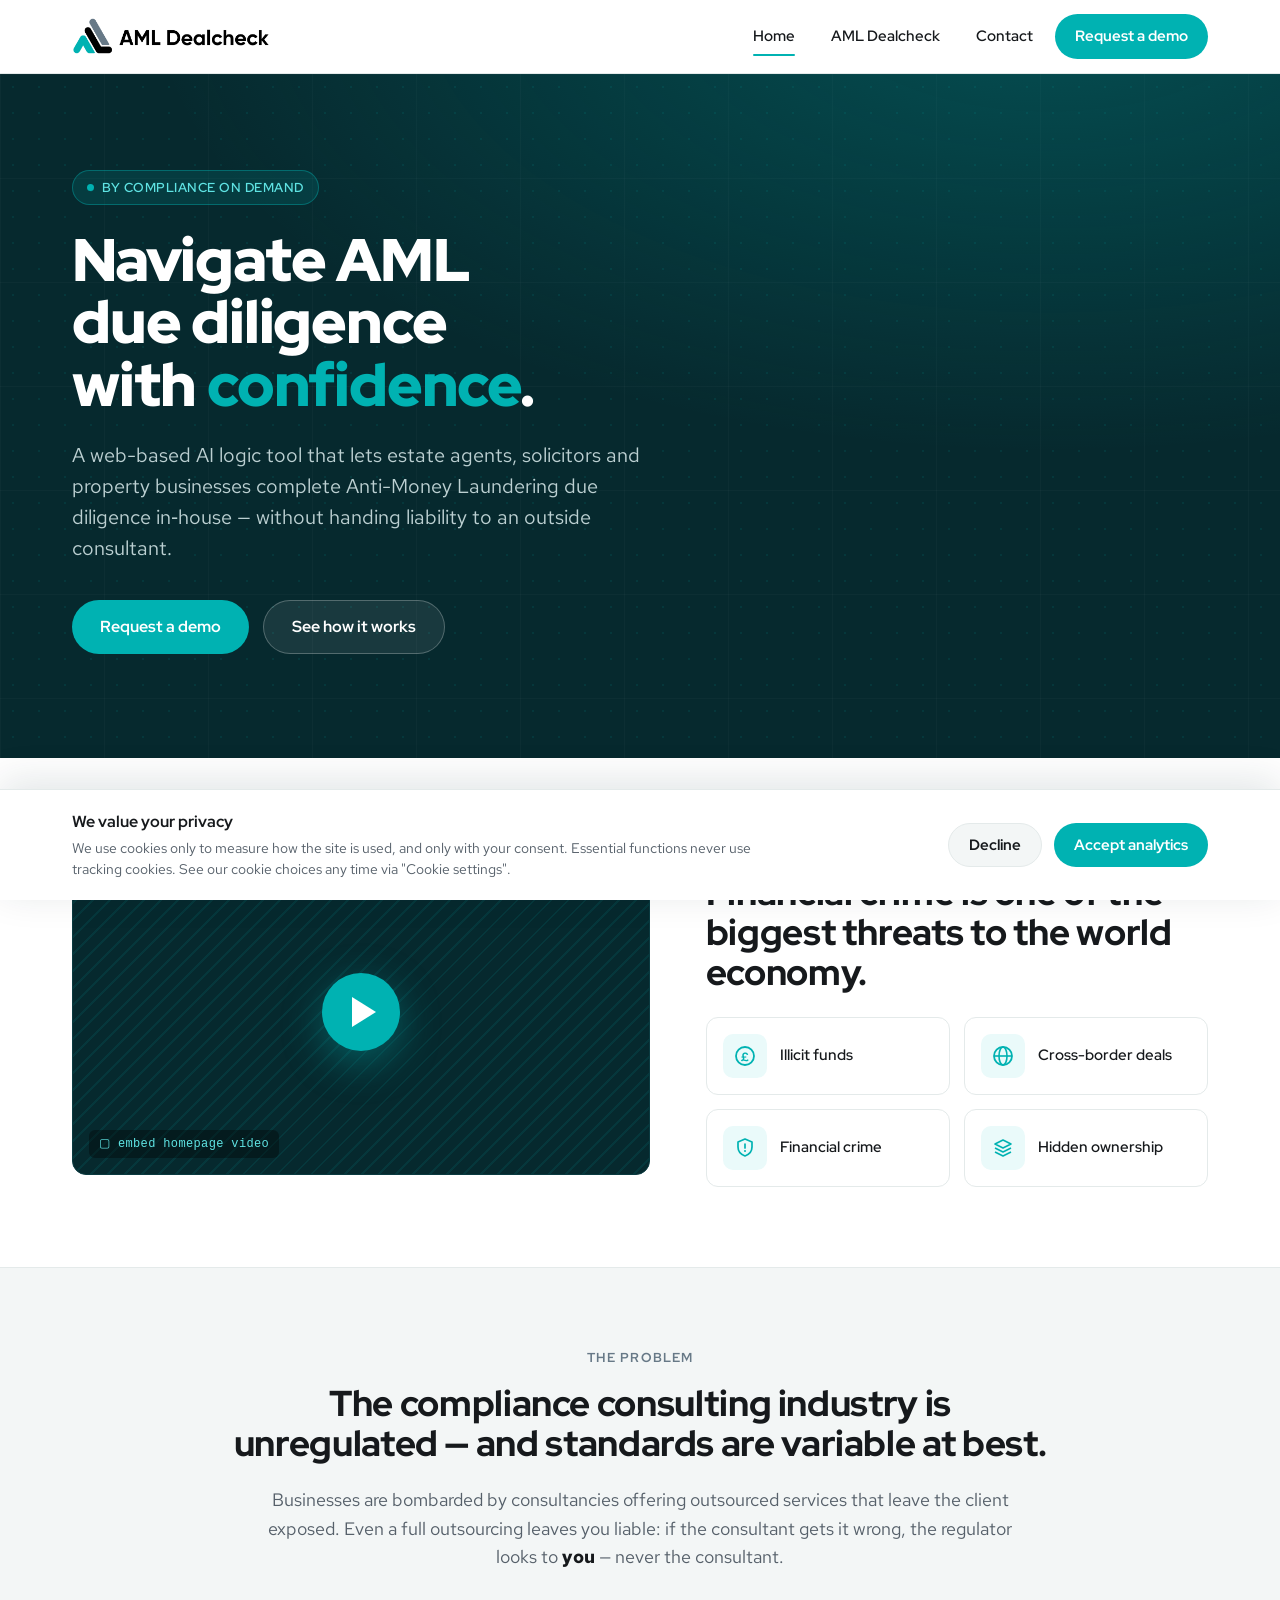
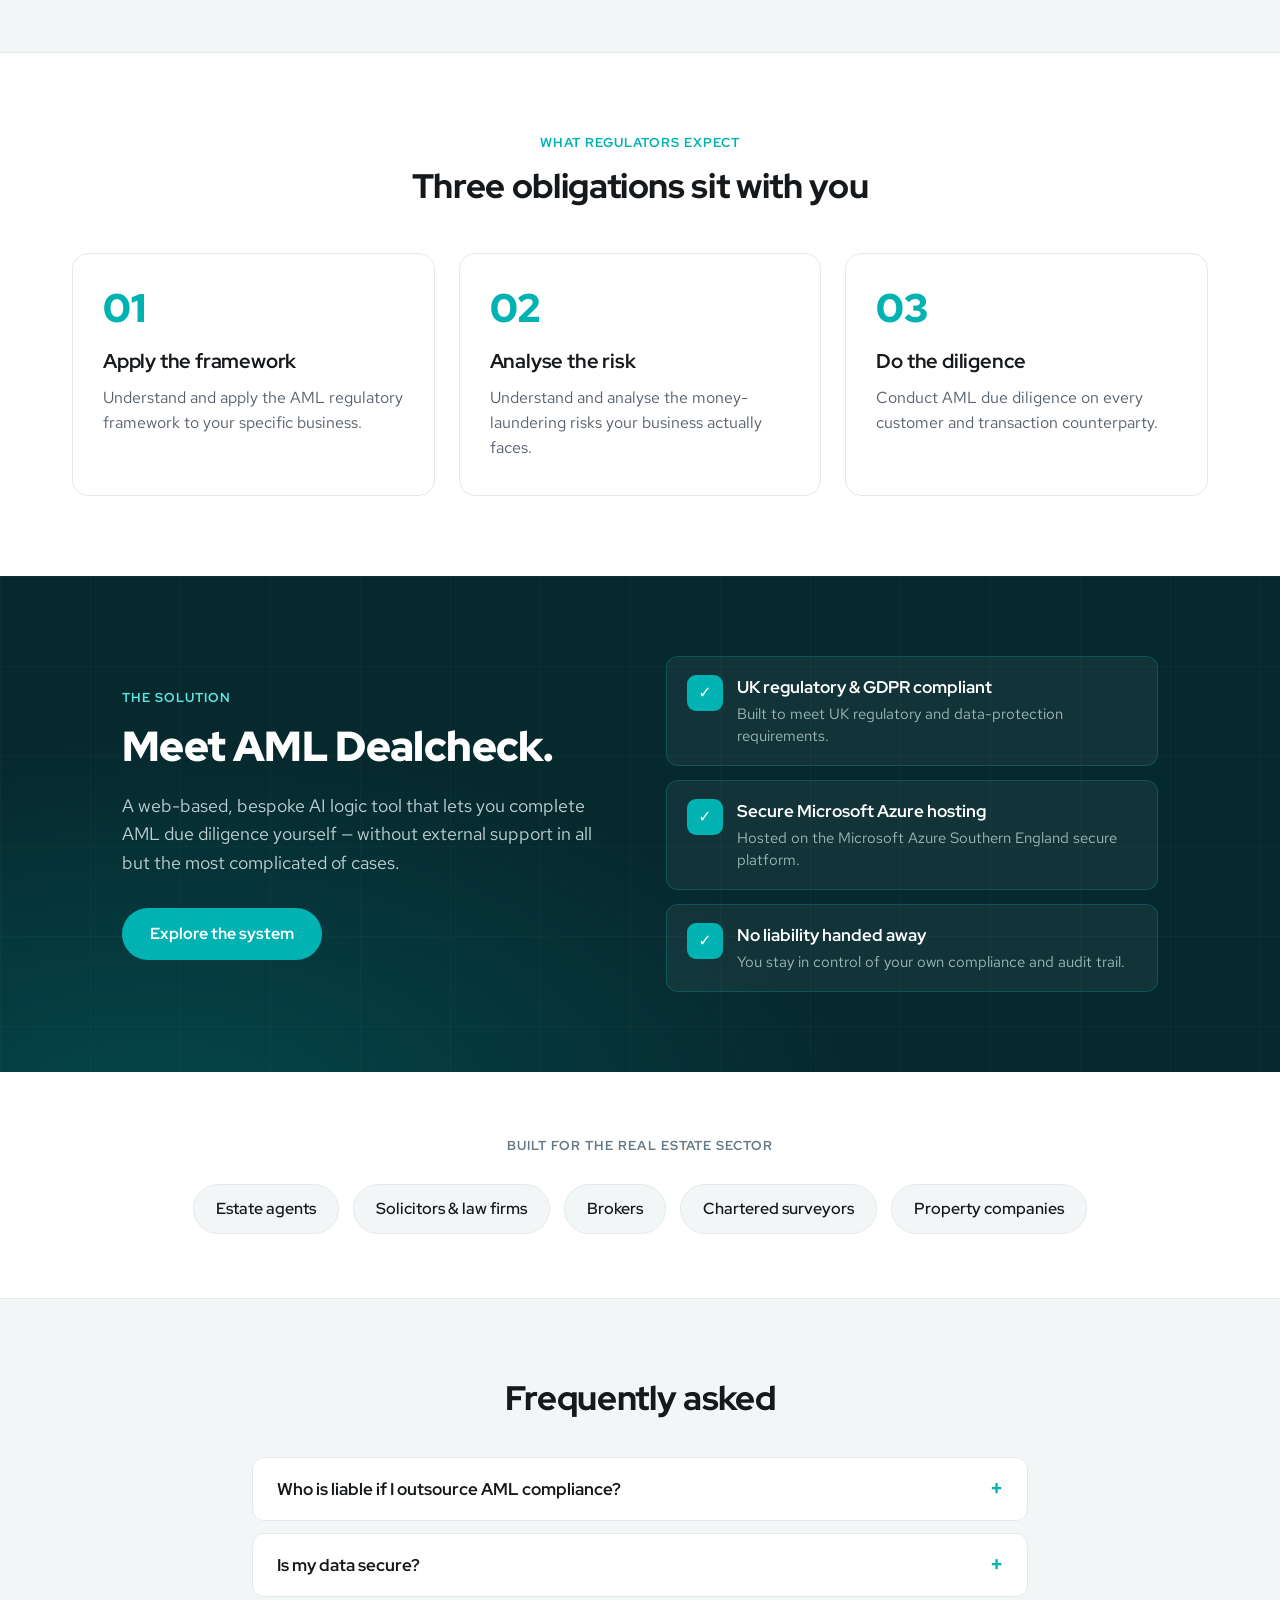
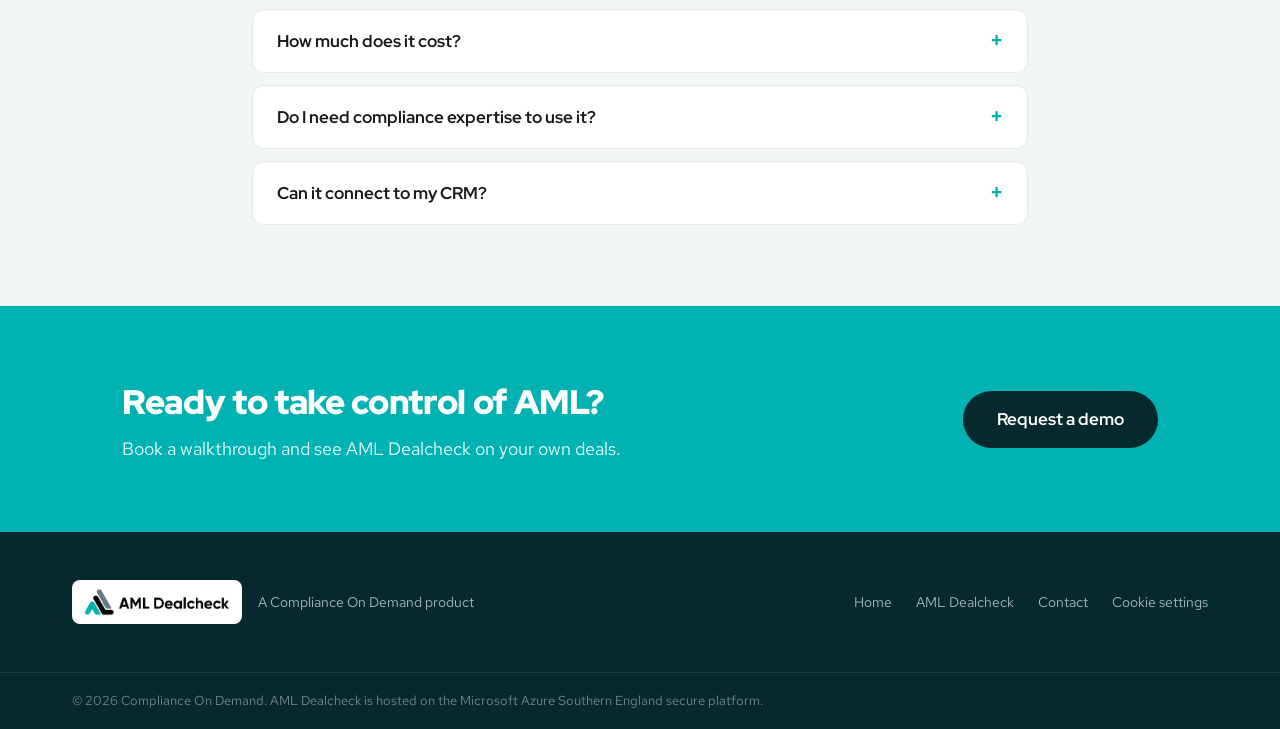
==== index.html @ 445bbb1c "Add files via upload Initial load" ====
<!DOCTYPE html>
<html lang="en-GB">
<head>
<meta charset="utf-8">
<meta name="viewport" content="width=device-width, initial-scale=1">
<title>AML Dealcheck — AML due diligence, in your hands | Compliance On Demand</title>
<meta name="description" content="A web-based AI logic tool that lets estate agents, solicitors and property businesses complete Anti-Money Laundering due diligence in-house — without handing liability to an outside consultant.">
<link rel="icon" href="assets/favicon.svg">
<link rel="stylesheet" href="css/styles.css">
</head>
<body data-page="home">

<!-- ===== NAV (injected by js/components.js) ===== -->
<div id="site-header"></div>

<main>

  <!-- ===== HERO ===== -->
  <section class="dark dark-grid hero">
    <div class="wrap">
      <div class="inner">
        <div class="badge"><span class="dot"></span> By Compliance On Demand</div>
        <h1>Navigate AML due diligence with <span class="accent">confidence</span>.</h1>
        <p>A web-based AI logic tool that lets estate agents, solicitors and property businesses complete Anti-Money Laundering due diligence in&#8209;house — without handing liability to an outside consultant.</p>
        <div class="actions">
          <a class="btn btn-teal btn-md" href="contact.html">Request a demo</a>
          <a class="btn btn-ghost btn-md" href="aml-dealcheck.html">See how it works</a>
        </div>
      </div>
    </div>
  </section>

  <!-- ===== VIDEO + RED FLAGS ===== -->
  <section class="section">
    <div class="wrap grid-2 media">
      <div>
        <div class="video">
          <div class="play"><div class="tri"></div></div>
          <div class="placeholder-tag">▢ embed homepage video</div>
        </div>
      </div>
      <div>
        <div class="eyebrow teal" style="margin-bottom:14px">The red flags we tackle</div>
        <h2 class="h2-lg">Financial crime is one of the biggest threats to the world economy.</h2>
        <div class="flags">
          <div class="flag"><div class="ic"><svg width="24" height="24" viewBox="0 0 24 24" fill="none"><circle cx="12" cy="12" r="9" stroke="#00b2b2" stroke-width="1.8"/><text x="12" y="16.5" font-family="Red Hat Display" font-weight="800" font-size="12" fill="#00b2b2" text-anchor="middle">£</text></svg></div><span>Illicit funds</span></div>
          <div class="flag"><div class="ic"><svg width="24" height="24" viewBox="0 0 24 24" fill="none"><circle cx="12" cy="12" r="9" stroke="#00b2b2" stroke-width="1.8"/><ellipse cx="12" cy="12" rx="4" ry="9" stroke="#00b2b2" stroke-width="1.6"/><line x1="3" y1="12" x2="21" y2="12" stroke="#00b2b2" stroke-width="1.6"/></svg></div><span>Cross-border deals</span></div>
          <div class="flag"><div class="ic"><svg width="24" height="24" viewBox="0 0 24 24" fill="none"><path d="M12 3l7 3v5c0 4.5-3 7.5-7 9-4-1.5-7-4.5-7-9V6l7-3z" stroke="#00b2b2" stroke-width="1.7" stroke-linejoin="round"/><path d="M12 8v4" stroke="#00b2b2" stroke-width="1.7" stroke-linecap="round"/><circle cx="12" cy="15" r="1" fill="#00b2b2"/></svg></div><span>Financial crime</span></div>
          <div class="flag"><div class="ic"><svg width="24" height="24" viewBox="0 0 24 24" fill="none"><path d="M12 4l8 4-8 4-8-4 8-4z" stroke="#00b2b2" stroke-width="1.6" stroke-linejoin="round"/><path d="M4 12l8 4 8-4M4 16l8 4 8-4" stroke="#00b2b2" stroke-width="1.6" stroke-linejoin="round"/></svg></div><span>Hidden ownership</span></div>
        </div>
      </div>
    </div>
  </section>

  <!-- ===== PROBLEM ===== -->
  <section class="bg-mist section">
    <div class="wrap" style="max-width:1000px;text-align:center">
      <div class="eyebrow slate" style="margin-bottom:16px">The problem</div>
      <h2 class="h2-lg" style="text-wrap:balance">The compliance consulting industry is unregulated — and standards are variable at best.</h2>
      <p class="lead" style="margin-top:22px;max-width:760px;margin-left:auto;margin-right:auto">Businesses are bombarded by consultancies offering outsourced services that leave the client exposed. Even a full outsourcing leaves you liable: if the consultant gets it wrong, the regulator looks to <strong style="color:var(--ink)">you</strong> — never the consultant.</p>
    </div>
  </section>

  <!-- ===== WHAT REGULATORS EXPECT ===== -->
  <section class="section">
    <div class="wrap">
      <div style="text-align:center;margin-bottom:48px">
        <div class="eyebrow teal" style="margin-bottom:14px">What regulators expect</div>
        <h2 class="h2-md">Three obligations sit with you</h2>
      </div>
      <div class="grid-3">
        <div class="card"><div class="num">01</div><h3>Apply the framework</h3><p>Understand and apply the AML regulatory framework to your specific business.</p></div>
        <div class="card"><div class="num">02</div><h3>Analyse the risk</h3><p>Understand and analyse the money-laundering risks your business actually faces.</p></div>
        <div class="card"><div class="num">03</div><h3>Do the diligence</h3><p>Conduct AML due diligence on every customer and transaction counterparty.</p></div>
      </div>
    </div>
  </section>

  <!-- ===== SOLUTION ===== -->
  <section class="dark dark-grid-2 section">
    <div class="wrap-narrow grid-2" style="max-width:1100px">
      <div>
        <div class="eyebrow aqua" style="margin-bottom:16px">The solution</div>
        <h2 style="font-weight:900;font-size:42px;line-height:1.1;color:#fff;letter-spacing:-.015em">Meet AML&nbsp;Dealcheck.</h2>
        <p style="color:#bcd0d2;font-size:18px;line-height:1.6;margin-top:22px">A web-based, bespoke AI logic tool that lets you complete AML due diligence yourself — without external support in all but the most complicated of cases.</p>
        <a class="btn btn-teal btn-md" style="margin-top:30px" href="aml-dealcheck.html">Explore the system</a>
      </div>
      <div class="feat-list">
        <div class="feat"><div class="tick">✓</div><div><div class="ft">UK regulatory & GDPR compliant</div><div class="fd">Built to meet UK regulatory and data-protection requirements.</div></div></div>
        <div class="feat"><div class="tick">✓</div><div><div class="ft">Secure Microsoft Azure hosting</div><div class="fd">Hosted on the Microsoft Azure Southern England secure platform.</div></div></div>
        <div class="feat"><div class="tick">✓</div><div><div class="ft">No liability handed away</div><div class="fd">You stay in control of your own compliance and audit trail.</div></div></div>
      </div>
    </div>
  </section>

  <!-- ===== AUDIENCE ===== -->
  <section class="section-tight">
    <div class="wrap" style="text-align:center">
      <div class="eyebrow slate" style="margin-bottom:28px">Built for the real estate sector</div>
      <div class="chips">
        <span class="chip">Estate agents</span>
        <span class="chip">Solicitors &amp; law firms</span>
        <span class="chip">Brokers</span>
        <span class="chip">Chartered surveyors</span>
        <span class="chip">Property companies</span>
      </div>
    </div>
  </section>

  <!-- ===== FAQ ===== -->
  <section class="bg-mist section">
    <div class="wrap" style="max-width:840px">
      <h2 class="h2-md" style="text-align:center;margin-bottom:40px">Frequently asked</h2>
      <div class="faq-list" id="faqList">
        <div class="faq-item"><button class="faq-q"><span>Who is liable if I outsource AML compliance?</span><span class="sign">+</span></button><div class="faq-a"><div class="inner">Even a full outsourcing leaves you liable — if the consultant gets it wrong, the regulator looks to you, not to them. AML Dealcheck keeps the work, and the control, in your hands.</div></div></div>
        <div class="faq-item"><button class="faq-q"><span>Is my data secure?</span><span class="sign">+</span></button><div class="faq-a"><div class="inner">Yes. AML Dealcheck is hosted on the Microsoft Azure Southern England secure platform and built to meet UK regulatory and GDPR requirements.</div></div></div>
        <div class="faq-item"><button class="faq-q"><span>How much does it cost?</span><span class="sign">+</span></button><div class="faq-a"><div class="inner">Packages are priced from £330 per month plus a one-off set-up fee, and include full onboarding and training for your users, administrators and MLRO.</div></div></div>
        <div class="faq-item"><button class="faq-q"><span>Do I need compliance expertise to use it?</span><span class="sign">+</span></button><div class="faq-a"><div class="inner">No. Every screen includes icons that explain terminology and provide guidance, and you receive four weeks of ongoing support after set-up.</div></div></div>
        <div class="faq-item"><button class="faq-q"><span>Can it connect to my CRM?</span><span class="sign">+</span></button><div class="faq-a"><div class="inner">Yes — for a small additional fee, AML Dealcheck integrates with your HubSpot or Salesforce CRM.</div></div></div>
      </div>
    </div>
  </section>

  <!-- ===== CTA ===== -->
  <section class="cta">
    <div class="wrap-narrow row">
      <div>
        <h2>Ready to take control of AML?</h2>
        <p>Book a walkthrough and see AML Dealcheck on your own deals.</p>
      </div>
      <a class="btn btn-dark btn-lg" href="contact.html">Request a demo</a>
    </div>
  </section>

</main>

<!-- ===== FOOTER (injected by js/components.js) ===== -->
<div id="site-footer"></div>

<script src="js/components.js"></script>
<script src="js/consent.js"></script>
<script src="js/app.js"></script>
</body>
</html>
---- css/styles.css ----
/* ===========================================================================
   AML Dealcheck — static site styles
   Self-hosted fonts, no third-party requests. Brand: Compliance On Demand.
   =========================================================================== */

/* ---- Self-hosted fonts (no Google CDN — GDPR clean) ---- */
@font-face{font-family:'Red Hat Display';font-style:normal;font-weight:600;font-display:swap;src:url('../fonts/RedHatDisplay-600.woff2') format('woff2')}
@font-face{font-family:'Red Hat Display';font-style:normal;font-weight:700;font-display:swap;src:url('../fonts/RedHatDisplay-700.woff2') format('woff2')}
@font-face{font-family:'Red Hat Display';font-style:normal;font-weight:800;font-display:swap;src:url('../fonts/RedHatDisplay-800.woff2') format('woff2')}
@font-face{font-family:'Red Hat Display';font-style:normal;font-weight:900;font-display:swap;src:url('../fonts/RedHatDisplay-900.woff2') format('woff2')}
@font-face{font-family:'Red Hat Text';font-style:normal;font-weight:400;font-display:swap;src:url('../fonts/RedHatText-400.woff2') format('woff2')}
@font-face{font-family:'Red Hat Text';font-style:normal;font-weight:500;font-display:swap;src:url('../fonts/RedHatText-500.woff2') format('woff2')}
@font-face{font-family:'Red Hat Text';font-style:normal;font-weight:600;font-display:swap;src:url('../fonts/RedHatText-600.woff2') format('woff2')}
@font-face{font-family:'Red Hat Text';font-style:normal;font-weight:700;font-display:swap;src:url('../fonts/RedHatText-700.woff2') format('woff2')}

:root{
  --teal:#00b2b2; --teal-d:#009a9a; --teal-l:#1ec7c7;
  --petrol:#06292e; --petrol-2:#0a3a40;
  --slate:#677987; --ink:#16191c; --sub:#56606a;
  --mist:#f3f6f6; --line:#e4eaea; --teal-soft:#eafafa; --aqua:#5fe3e3;
  --disp:'Red Hat Display',system-ui,sans-serif;
  --text:'Red Hat Text',system-ui,sans-serif;
  --mono:ui-monospace,'SF Mono',Menlo,monospace;
}

*{box-sizing:border-box;margin:0;padding:0}
html{scroll-behavior:smooth}
body{font-family:var(--text);color:var(--ink);background:#fff;-webkit-font-smoothing:antialiased;line-height:1.5}
img{display:block;max-width:100%}
a{color:inherit;text-decoration:none}
button{font-family:inherit}

.wrap{max-width:1200px;margin:0 auto;padding-left:32px;padding-right:32px}
.wrap-narrow{max-width:1100px;margin:0 auto;padding-left:32px;padding-right:32px}

/* ---- Animations ---- */
@keyframes adcFadeUp{from{opacity:0;transform:translateY(16px)}to{opacity:1;transform:translateY(0)}}
@keyframes adcFade{from{opacity:0}to{opacity:1}}
@keyframes adcPulse{0%,100%{opacity:.5}50%{opacity:1}}
.fade-up{animation:adcFadeUp .35s ease both}

/* =========================== NAV =========================== */
.site-nav{position:sticky;top:0;z-index:50;background:rgba(255,255,255,.94);backdrop-filter:blur(10px);border-bottom:1px solid var(--line)}
.site-nav .row{display:flex;align-items:center;justify-content:space-between;gap:24px;padding-top:14px;padding-bottom:14px}
.brand{display:flex;align-items:center}
.brand img{height:38px;width:auto}
.nav-links{display:flex;align-items:center;gap:8px}
.nav-link{position:relative;font-family:var(--disp);font-weight:600;font-size:15px;color:var(--ink);padding:10px 14px;border-radius:8px;background:none;border:none;cursor:pointer}
.nav-link::after{content:"";position:absolute;left:14px;right:14px;bottom:2px;height:2px;background:var(--teal);border-radius:2px;transform:scaleX(0);transition:transform .2s}
.nav-link:hover::after{transform:scaleX(.5)}
.nav-link.active::after{transform:scaleX(1)}
.nav-toggle{display:none;background:none;border:none;cursor:pointer;flex-direction:column;gap:5px;padding:8px}
.nav-toggle span{width:24px;height:2px;background:var(--ink);border-radius:2px;display:block}

/* =========================== BUTTONS =========================== */
.btn{display:inline-flex;align-items:center;justify-content:center;gap:8px;font-family:var(--disp);font-weight:700;border:none;cursor:pointer;border-radius:999px;transition:background .18s,color .18s;text-align:center}
.btn-teal{background:var(--teal);color:#fff}
.btn-teal:hover{background:var(--teal-l)}
.btn-dark{background:var(--petrol);color:#fff}
.btn-dark:hover{background:var(--petrol-2)}
.btn-ghost{background:rgba(255,255,255,.08);color:#fff;border:1px solid rgba(255,255,255,.25)}
.btn-ghost:hover{background:rgba(255,255,255,.16)}
.btn-sm{padding:11px 20px;font-size:15px}
.btn-md{padding:14px 28px;font-size:16px}
.btn-lg{padding:16px 34px;font-size:17px}
.btn-block{display:flex;width:100%}

/* =========================== TYPE =========================== */
.eyebrow{font-family:var(--disp);font-weight:700;font-size:13px;letter-spacing:.08em;text-transform:uppercase}
.eyebrow.teal{color:var(--teal)}
.eyebrow.aqua{color:var(--aqua)}
.eyebrow.slate{color:var(--slate)}
h1,h2,h3{font-family:var(--disp);letter-spacing:-.01em}
.section{padding-top:80px;padding-bottom:80px}
.section-tight{padding-top:64px;padding-bottom:64px}

/* =========================== SECTIONS / BG =========================== */
.bg-mist{background:var(--mist);border-top:1px solid var(--line);border-bottom:1px solid var(--line)}
.dark{position:relative;overflow:hidden;background-color:var(--petrol)}
.dark-grid{background-image:
  radial-gradient(900px 460px at 82% -12%,rgba(0,178,178,.28),transparent),
  radial-gradient(circle at center,rgba(0,178,178,.10) 1px,transparent 1px),
  linear-gradient(rgba(255,255,255,.025) 1px,transparent 1px),
  linear-gradient(90deg,rgba(255,255,255,.025) 1px,transparent 1px);
  background-size:auto,26px 26px,104px 104px,104px 104px}
.dark-grid-2{background-image:
  radial-gradient(700px 380px at 12% 110%,rgba(0,178,178,.22),transparent),
  linear-gradient(rgba(255,255,255,.022) 1px,transparent 1px),
  linear-gradient(90deg,rgba(255,255,255,.022) 1px,transparent 1px);
  background-size:auto,90px 90px,90px 90px}
.dark-glow{background-image:radial-gradient(700px 380px at 85% 0,rgba(0,178,178,.22),transparent)}

/* =========================== HERO =========================== */
.hero{padding-top:96px;padding-bottom:104px}
.hero .inner{max-width:720px}
.badge{display:inline-flex;align-items:center;gap:8px;background:rgba(0,178,178,.14);border:1px solid rgba(0,178,178,.4);color:var(--aqua);font-family:var(--disp);font-weight:600;font-size:13px;letter-spacing:.04em;text-transform:uppercase;padding:7px 14px;border-radius:999px;margin-bottom:24px}
.badge .dot{width:7px;height:7px;border-radius:50%;background:var(--teal);animation:adcPulse 2s infinite}
.hero h1{font-weight:900;color:#fff;font-size:60px;line-height:1.04;letter-spacing:-.02em;text-wrap:balance}
.hero h1 .accent{color:var(--teal)}
.hero p{color:#bcd0d2;font-size:20px;line-height:1.55;margin-top:24px;max-width:600px}
.hero .actions{display:flex;gap:14px;margin-top:36px;flex-wrap:wrap}
.subhero{padding-top:80px;padding-bottom:80px}
.subhero h1{font-weight:900;color:#fff;font-size:52px;line-height:1.06;letter-spacing:-.02em;max-width:760px}
.subhero p{color:#bcd0d2;font-size:19px;line-height:1.55;margin-top:22px;max-width:660px}

/* =========================== GRIDS =========================== */
.grid-2{display:grid;grid-template-columns:1fr 1fr;gap:52px;align-items:center}
.grid-2.media{grid-template-columns:1.15fr 1fr;gap:56px}
.grid-3{display:grid;grid-template-columns:repeat(3,1fr);gap:24px}

/* =========================== MEDIA / VIDEO =========================== */
.video{aspect-ratio:16/9;border-radius:14px;overflow:hidden;background-color:var(--petrol);border:1px solid var(--petrol-2);display:flex;align-items:center;justify-content:center;position:relative;background-image:repeating-linear-gradient(135deg,rgba(0,178,178,.10) 0,rgba(0,178,178,.10) 2px,transparent 2px,transparent 12px)}
.video .play{width:78px;height:78px;border-radius:50%;background:var(--teal);display:flex;align-items:center;justify-content:center;box-shadow:0 12px 40px rgba(0,178,178,.4);cursor:pointer;transition:transform .2s}
.video .play:hover{transform:scale(1.06)}
.video .play .tri{width:0;height:0;border-left:24px solid #fff;border-top:15px solid transparent;border-bottom:15px solid transparent;margin-left:6px}
.placeholder-tag{position:absolute;bottom:16px;left:16px;font-family:var(--mono);font-size:12px;color:var(--aqua);background:rgba(0,0,0,.35);padding:5px 10px;border-radius:6px;letter-spacing:.03em}

.h2-lg{font-weight:800;font-size:36px;line-height:1.12}
.h2-md{font-weight:800;font-size:34px;line-height:1.14}
.h2-sm{font-weight:800;font-size:32px}
.lead{color:var(--sub);font-size:18px;line-height:1.6}

/* red-flag tiles */
.flags{display:grid;grid-template-columns:1fr 1fr;gap:14px;margin-top:24px}
.flag{display:flex;align-items:center;gap:13px;padding:16px;border:1px solid var(--line);border-radius:12px}
.flag .ic{flex:none;width:44px;height:44px;border-radius:10px;background:var(--teal-soft);display:flex;align-items:center;justify-content:center}
.flag span{font-family:var(--disp);font-weight:600;font-size:15px}

/* =========================== CARDS =========================== */
.card{background:#fff;border:1px solid var(--line);border-radius:16px;padding:34px 30px;transition:border-color .18s}
.card:hover{border-color:var(--teal)}
.card .num{font-family:var(--disp);font-weight:900;font-size:40px;color:var(--teal);line-height:1;margin-bottom:18px}
.card h3{font-weight:700;font-size:20px;margin-bottom:10px}
.card p{color:var(--sub);font-size:16px;line-height:1.55}
.minicard{background:#fff;border:1px solid var(--line);border-radius:14px;padding:28px}
.minicard .t{font-family:var(--disp);font-weight:800;font-size:18px;color:var(--teal);margin-bottom:10px}
.minicard p{color:var(--sub);font-size:15.5px;line-height:1.5}

/* solution feature rows */
.feat-list{display:flex;flex-direction:column;gap:14px}
.feat{display:flex;gap:14px;align-items:flex-start;background:rgba(255,255,255,.05);border:1px solid rgba(0,178,178,.25);border-radius:12px;padding:18px 20px}
.feat .tick{flex:none;width:36px;height:36px;border-radius:9px;background:var(--teal);display:flex;align-items:center;justify-content:center;color:#fff;font-family:var(--disp);font-weight:800}
.feat .ft{font-family:var(--disp);font-weight:700;color:#fff;font-size:17px}
.feat .fd{color:#9fb6b8;font-size:14.5px;margin-top:3px}

/* =========================== AUDIENCE CHIPS =========================== */
.chips{display:flex;flex-wrap:wrap;gap:14px;justify-content:center}
.chip{font-family:var(--disp);font-weight:600;font-size:16px;color:var(--ink);background:var(--mist);border:1px solid var(--line);padding:12px 22px;border-radius:999px}

/* =========================== FAQ =========================== */
.faq-list{display:flex;flex-direction:column;gap:12px}
.faq-item{background:#fff;border:1px solid var(--line);border-radius:12px;overflow:hidden}
.faq-q{width:100%;background:none;border:none;cursor:pointer;display:flex;align-items:center;justify-content:space-between;gap:16px;padding:20px 24px;text-align:left}
.faq-q span{font-family:var(--disp);font-weight:700;font-size:17px;color:var(--ink)}
.faq-q .sign{flex:none;font-family:var(--disp);font-weight:800;font-size:22px;color:var(--teal);line-height:1;transition:transform .2s}
.faq-item.open .faq-q .sign{transform:rotate(45deg)}
.faq-a{max-height:0;overflow:hidden;transition:max-height .3s ease}
.faq-a .inner{padding:0 24px 22px;color:var(--sub);font-size:16px;line-height:1.6}

/* =========================== CTA BAND =========================== */
.cta{background:var(--teal)}
.cta .row{display:flex;align-items:center;justify-content:space-between;gap:32px;flex-wrap:wrap;padding-top:70px;padding-bottom:70px}
.cta h2{font-weight:900;font-size:34px;color:#fff}
.cta p{color:#dffafa;font-size:18px;margin-top:8px}
.cta.center{text-align:center}
.cta.center .row{justify-content:center;flex-direction:column}

/* =========================== PRICING =========================== */
.price-card{background:var(--petrol);border-radius:18px;padding:40px;color:#fff;background-image:radial-gradient(500px 300px at 100% 0,rgba(0,178,178,.25),transparent)}
.price-card .from{font-family:var(--disp);font-weight:600;font-size:14px;color:#9fb6b8;text-transform:uppercase;letter-spacing:.06em}
.price-card .amt{display:flex;align-items:baseline;gap:6px;margin:10px 0 6px}
.price-card .amt b{font-family:var(--disp);font-weight:900;font-size:64px;line-height:1;color:#fff}
.price-card .amt i{font-family:var(--disp);font-weight:600;font-size:20px;color:#bcd0d2;font-style:normal}
.price-card .note{color:#9fb6b8;font-size:15px;margin-bottom:24px}
.price-card hr{border:none;height:1px;background:rgba(255,255,255,.12);margin-bottom:22px}
.price-card .plist{display:flex;flex-direction:column;gap:12px;font-size:15.5px;color:#dbe9ea}
.price-card .plist div{display:flex;gap:10px}
.price-card .plist b{color:var(--teal);font-weight:800}

.checks{list-style:none;display:flex;flex-direction:column;gap:12px}
.checks li{display:flex;gap:12px;align-items:flex-start;font-size:16px;color:var(--ink)}
.checks li .c{flex:none;width:22px;height:22px;border-radius:50%;background:var(--teal-soft);color:var(--teal);display:flex;align-items:center;justify-content:center;font-weight:800;font-size:13px}

/* screenshot placeholders */
.shot{border-radius:14px;display:flex;align-items:center;justify-content:center}
.shot-light{aspect-ratio:21/9;background:#fff;border:1px solid #d8e2e2;background-image:repeating-linear-gradient(135deg,rgba(103,121,135,.06) 0,rgba(103,121,135,.06) 2px,transparent 2px,transparent 14px)}
.shot-dark{aspect-ratio:4/3;background:rgba(255,255,255,.05);border:1px solid rgba(0,178,178,.3);background-image:repeating-linear-gradient(135deg,rgba(0,178,178,.08) 0,rgba(0,178,178,.08) 2px,transparent 2px,transparent 14px)}
.shot .tag{font-family:var(--mono);font-size:13px;color:var(--slate);background:#eef3f3;padding:8px 16px;border-radius:8px;border:1px dashed #b9c8c8}
.shot-dark .tag{color:var(--aqua);background:rgba(0,0,0,.3);border:none}

/* =========================== DASHBOARD STEPPER =========================== */
.stepper{display:flex;gap:8px;flex-wrap:wrap;justify-content:center;margin:36px 0 30px}
.step-chip{display:inline-flex;align-items:center;gap:9px;cursor:pointer;font-family:var(--disp);font-weight:600;font-size:14px;padding:9px 15px 9px 9px;border-radius:999px;transition:all .2s;background:#fff;color:var(--sub);border:1px solid var(--line)}
.step-chip .n{flex:none;width:24px;height:24px;border-radius:50%;display:flex;align-items:center;justify-content:center;font-weight:800;font-size:12px;background:var(--mist);color:var(--slate);transition:all .2s}
.step-chip:hover{border-color:var(--teal)}
.step-chip.active{background:var(--petrol);color:#fff;border-color:var(--petrol)}
.step-chip.active .n{background:var(--teal);color:#fff}
.progress{height:4px;background:#eef3f3;border-radius:4px;overflow:hidden;margin-bottom:34px}
.progress .bar{height:100%;background:var(--teal);border-radius:4px;transition:width .4s ease;width:12.5%}
.panel{display:grid;grid-template-columns:1fr 1fr;border:1px solid var(--line);border-radius:18px;overflow:hidden;min-height:340px}
.panel .left{padding:44px 42px;display:flex;flex-direction:column;justify-content:center}
.panel .right{background:var(--mist);border-left:1px solid var(--line);padding:44px 42px;display:flex;flex-direction:column;justify-content:center}
.panel .badge-n{display:flex;align-items:center;gap:12px;margin-bottom:18px}
.panel .badge-n .sq{width:46px;height:46px;border-radius:12px;background:var(--teal);color:#fff;font-family:var(--disp);font-weight:900;font-size:20px;display:flex;align-items:center;justify-content:center}
.panel .badge-n .of{font-family:var(--mono);font-size:13px;color:var(--slate)}
.panel h3{font-weight:800;font-size:28px;margin-bottom:14px}
.panel .desc{color:var(--sub);font-size:17px;line-height:1.6}
.panel .doc-h{font-family:var(--disp);font-weight:700;font-size:13px;letter-spacing:.06em;text-transform:uppercase;color:var(--slate);margin-bottom:18px}
.docs{display:flex;flex-direction:column;gap:11px}
.doc{display:flex;align-items:center;gap:12px;background:#fff;border:1px solid var(--line);border-radius:10px;padding:13px 16px}
.doc .di{flex:none;width:24px;height:24px;border-radius:6px;background:var(--teal-soft);color:var(--teal);display:flex;align-items:center;justify-content:center;font-weight:800;font-size:13px}
.doc span{font-family:var(--disp);font-weight:600;font-size:15px;color:var(--ink)}

/* =========================== CONTACT FORM =========================== */
.form-card{background:#fff;border:1px solid var(--line);border-radius:18px;padding:40px;box-shadow:0 8px 40px rgba(6,41,46,.06)}
.form-row{display:grid;grid-template-columns:1fr 1fr;gap:18px;margin-bottom:18px}
.field{margin-bottom:18px}
.field label,.form-row label{display:block;font-family:var(--disp);font-weight:600;font-size:14px;margin-bottom:7px}
.field input,.field select,.field textarea,.form-row input{width:100%;font-family:inherit;font-size:15px;padding:13px 14px;border:1px solid #d8e2e2;border-radius:10px;outline:none;background:#fff;color:var(--ink)}
.field textarea{resize:vertical}
.field input:focus,.field select:focus,.field textarea:focus,.form-row input:focus{border-color:var(--teal)}
.contact-info h3{font-weight:800;font-size:22px;margin-bottom:8px}
.contact-info .lead{margin-bottom:28px;font-size:16px}
.cinfo{display:flex;flex-direction:column;gap:18px}
.cinfo .ci{display:flex;gap:14px;align-items:center}
.cinfo .ci .ic{flex:none;width:42px;height:42px;border-radius:10px;background:var(--teal-soft);color:var(--teal);display:flex;align-items:center;justify-content:center;font-family:var(--disp);font-weight:800}
.cinfo .ci .lbl{font-size:13px;color:var(--slate)}
.cinfo .ci .val{font-family:var(--disp);font-weight:600;font-size:16px}
.secure-box{margin-top:32px;padding:22px;background:var(--mist);border:1px solid var(--line);border-radius:14px}
.secure-box .t{font-family:var(--disp);font-weight:700;font-size:15px;margin-bottom:6px}
.secure-box p{color:var(--sub);font-size:14.5px;line-height:1.55}
.form-success{text-align:center;padding:40px 10px}
.form-success .tick{width:64px;height:64px;border-radius:50%;background:var(--teal);color:#fff;font-size:30px;display:flex;align-items:center;justify-content:center;margin:0 auto 20px}
.form-success h3{font-weight:800;font-size:26px;margin-bottom:10px}
.form-success p{color:var(--sub);font-size:16px;max-width:380px;margin:0 auto}
.hidden{display:none !important}

/* =========================== FOOTER =========================== */
.site-footer{background:var(--petrol);color:#9fb6b8}
.site-footer .row{display:flex;align-items:center;justify-content:space-between;gap:24px;flex-wrap:wrap;padding-top:48px;padding-bottom:48px}
.site-footer .fbrand{display:flex;align-items:center;gap:16px}
.site-footer .fbrand .chip-logo{background:#fff;padding:8px 12px;border-radius:8px}
.site-footer .fbrand .chip-logo img{height:28px;width:auto}
.site-footer .fbrand span{font-size:14px}
.site-footer .flinks{display:flex;gap:24px;font-size:14px}
.site-footer .flinks a{color:#9fb6b8}
.site-footer .flinks a:hover{color:#fff}
.site-footer .legal{border-top:1px solid rgba(255,255,255,.08)}
.site-footer .legal .inner{font-size:13px;color:#6f8688;padding-top:18px;padding-bottom:18px}

/* =========================== COOKIE BANNER =========================== */
.flink-btn{background:none;border:none;cursor:pointer;color:#9fb6b8;font-family:var(--text);font-size:14px;padding:0}
.flink-btn:hover{color:#fff}
.cookie-bar{position:fixed;left:0;right:0;bottom:0;z-index:80;background:#fff;border-top:1px solid var(--line);box-shadow:0 -8px 40px rgba(6,41,46,.12);transform:translateY(120%);transition:transform .35s cubic-bezier(.22,.61,.36,1)}
.cookie-bar.show{transform:translateY(0)}
.cookie-inner{max-width:1200px;margin:0 auto;padding:20px 32px;display:flex;align-items:center;gap:28px;flex-wrap:wrap}
.cookie-text{flex:1;min-width:280px}
.cookie-text strong{font-family:var(--disp);font-weight:700;font-size:16px;display:block;margin-bottom:4px}
.cookie-text p{color:var(--sub);font-size:14px;line-height:1.5;max-width:680px}
.cookie-actions{display:flex;gap:12px;flex:none}
.cookie-decline{background:var(--mist);border:1px solid var(--line);color:var(--ink)}
.cookie-decline:hover{background:#e9efef}
@media(max-width:560px){
  .cookie-inner{padding:18px 20px;gap:16px}
  .cookie-actions{width:100%}
  .cookie-actions .btn{flex:1}
}

/* =========================== RESPONSIVE =========================== */
@media(max-width:900px){
  .hero h1{font-size:44px}
  .subhero h1{font-size:40px}
  .grid-2,.grid-2.media{grid-template-columns:1fr;gap:32px}
  .grid-3{grid-template-columns:1fr}
  .panel{grid-template-columns:1fr}
  .nav-links{position:absolute;top:100%;left:0;right:0;background:#fff;border-bottom:1px solid var(--line);flex-direction:column;align-items:stretch;gap:0;padding:8px 16px 16px;display:none}
  .nav-links.open{display:flex}
  .nav-links .btn{margin:8px 0 0}
  .nav-toggle{display:flex}
  .site-nav{position:relative}
}
@media(max-width:560px){
  .wrap,.wrap-narrow{padding-left:20px;padding-right:20px}
  .hero h1{font-size:36px}
  .form-row{grid-template-columns:1fr}
  .flags{grid-template-columns:1fr}
}
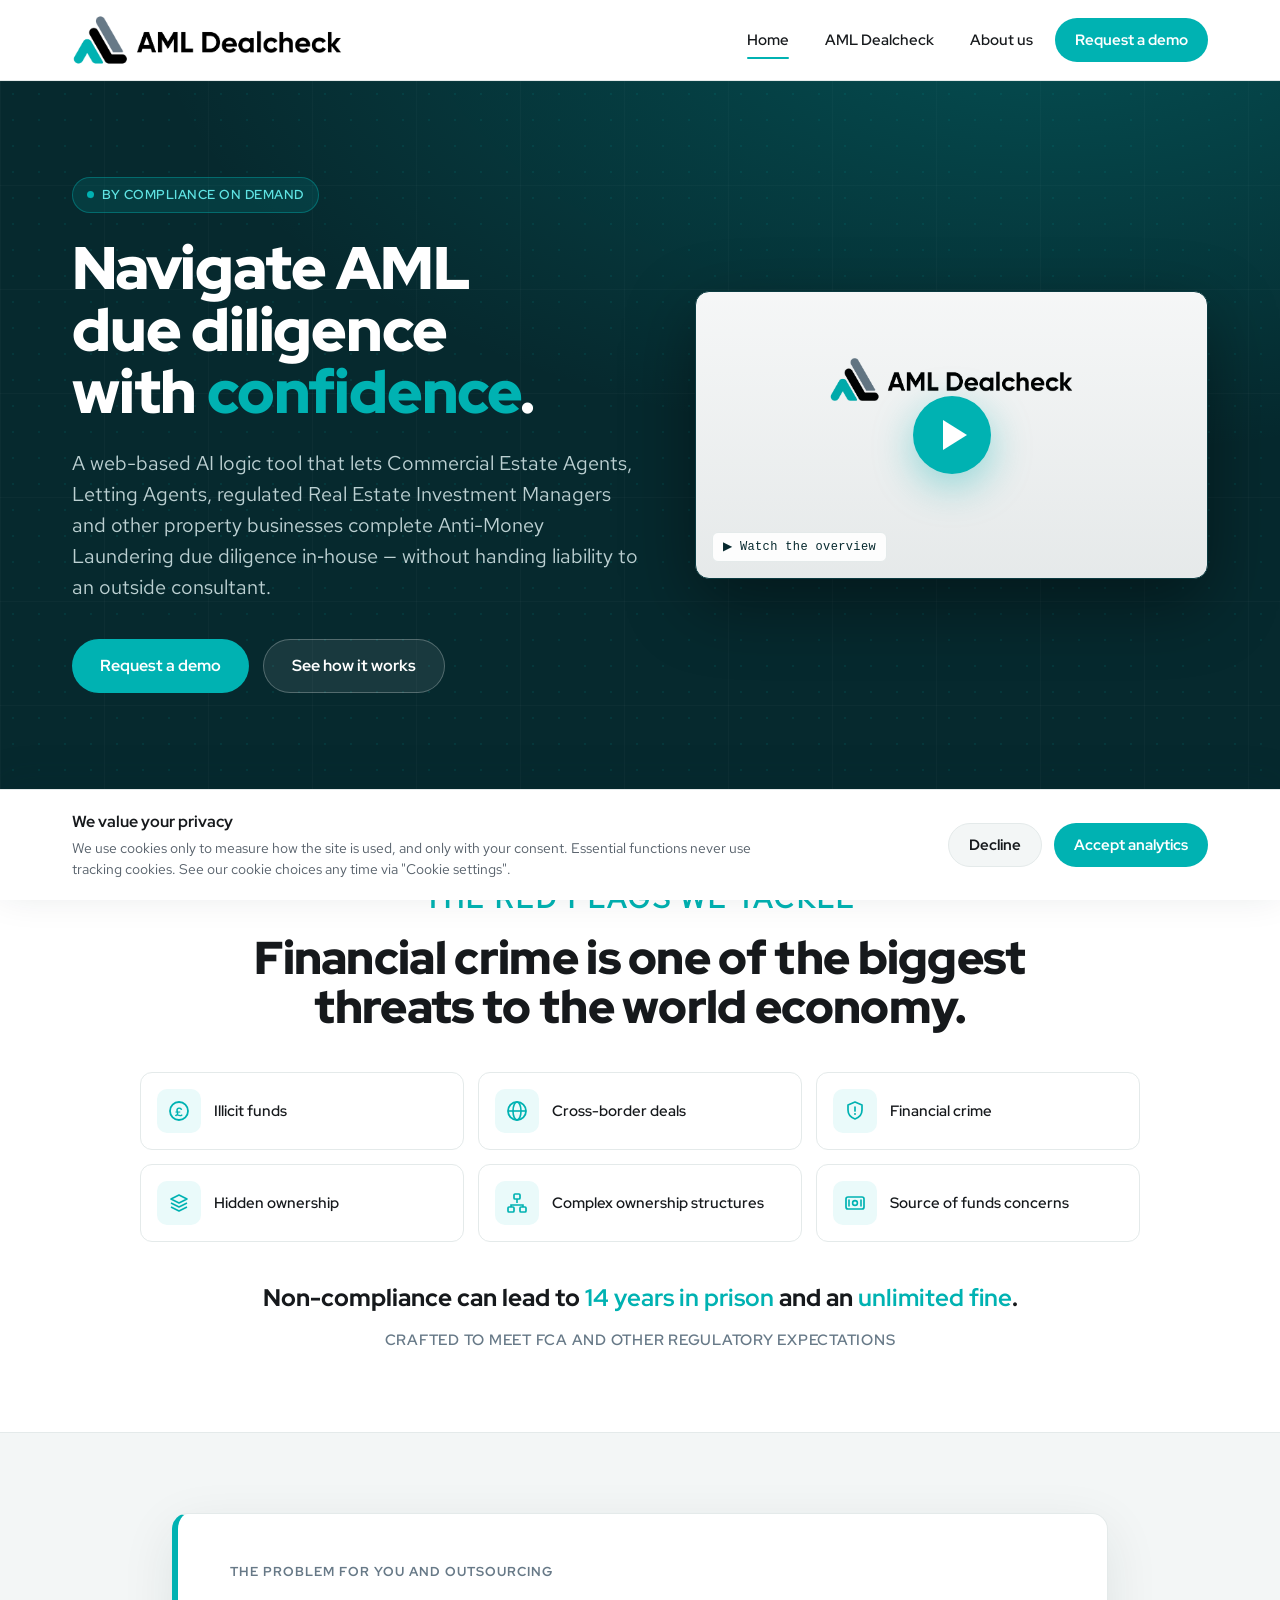
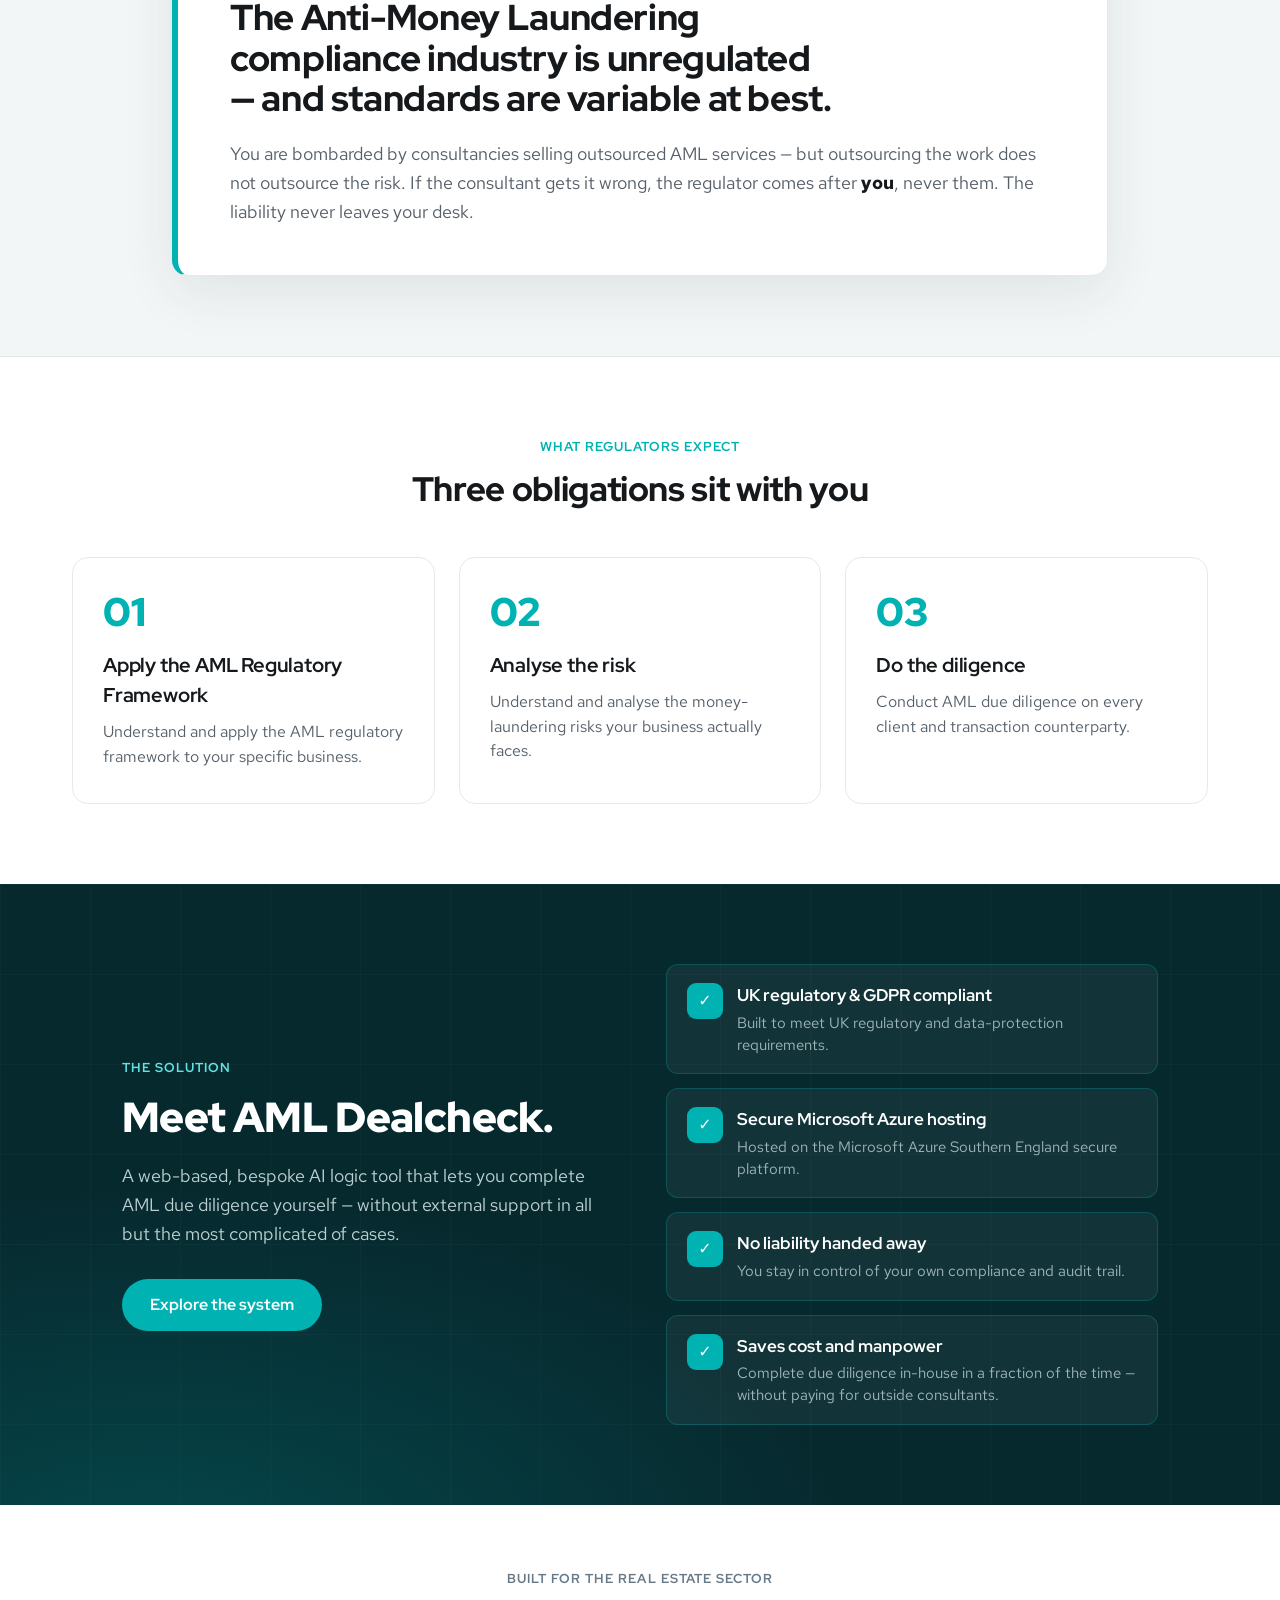
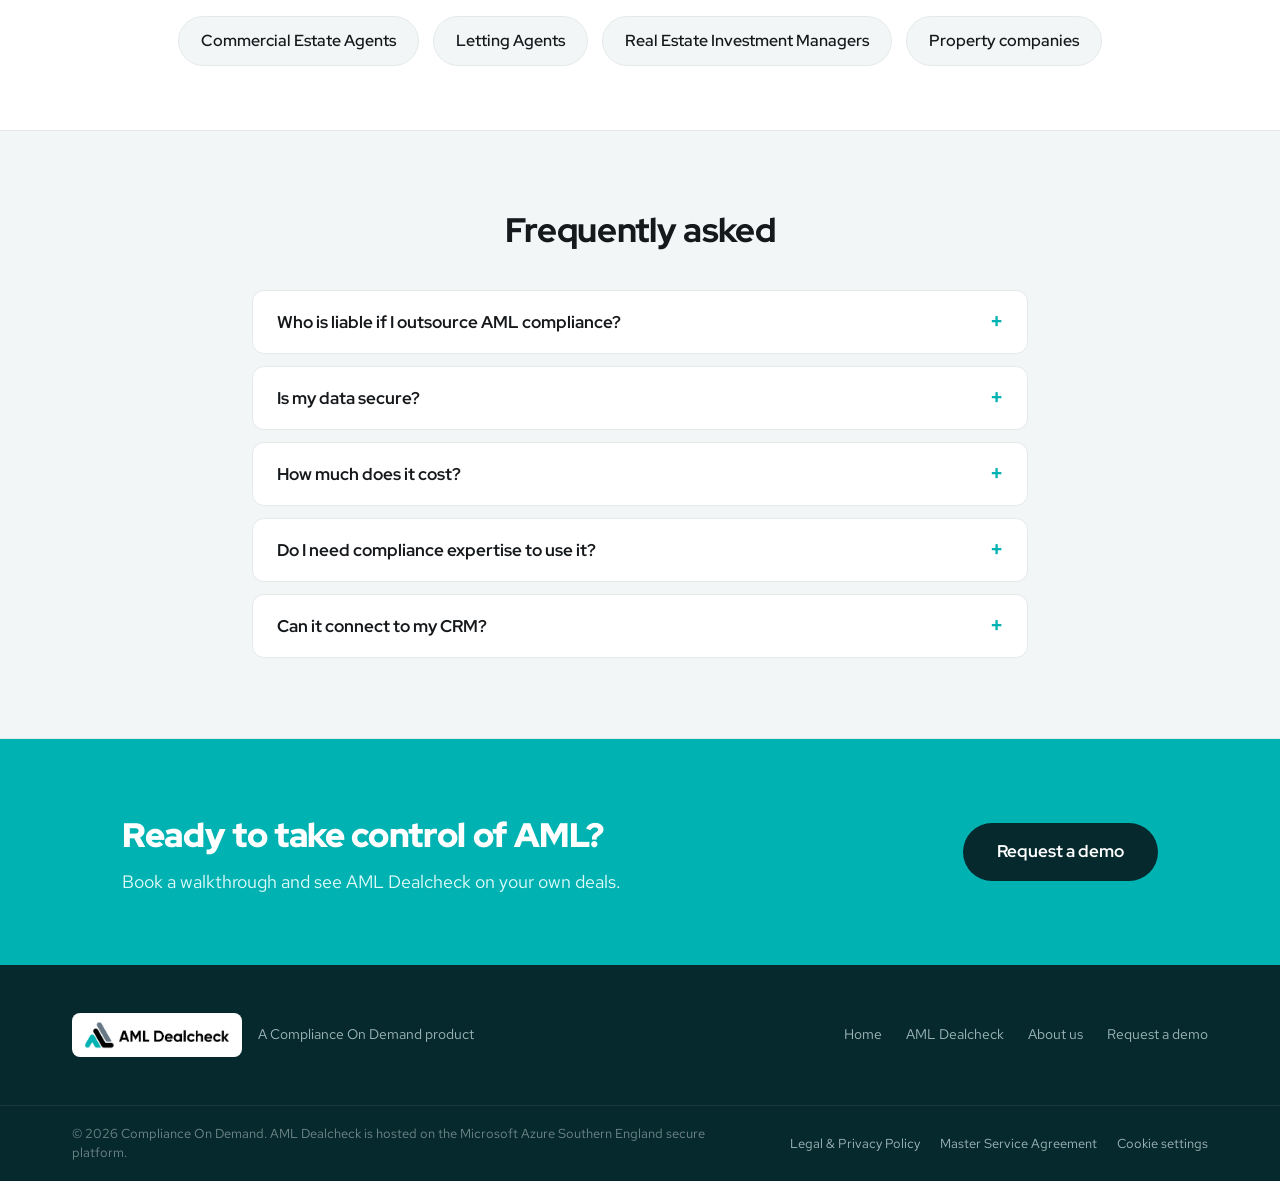
==== commit 39cfbf20: "07012026 Overhaul Client dictated updates" ====
--- a/index.html
+++ b/index.html
@@ -17,47 +17,51 @@
 
   <!-- ===== HERO ===== -->
   <section class="dark dark-grid hero">
-    <div class="wrap">
+    <div class="wrap hero-grid">
       <div class="inner">
-        <div class="badge"><span class="dot"></span> By Compliance On Demand</div>
+        <a class="badge" href="https://www.complianceondemand.co.uk/" target="_blank" rel="noopener"><span class="dot"></span> By Compliance On Demand</a>
         <h1>Navigate AML due diligence with <span class="accent">confidence</span>.</h1>
-        <p>A web-based AI logic tool that lets estate agents, solicitors and property businesses complete Anti-Money Laundering due diligence in&#8209;house — without handing liability to an outside consultant.</p>
+        <p>A web-based AI logic tool that lets Commercial Estate Agents, Letting Agents, regulated Real Estate Investment Managers and other property businesses complete Anti-Money Laundering due diligence in&#8209;house — without handing liability to an outside consultant.</p>
         <div class="actions">
           <a class="btn btn-teal btn-md" href="contact.html">Request a demo</a>
           <a class="btn btn-ghost btn-md" href="aml-dealcheck.html">See how it works</a>
         </div>
       </div>
-    </div>
-  </section>
-
-  <!-- ===== VIDEO + RED FLAGS ===== -->
-  <section class="section">
-    <div class="wrap grid-2 media">
-      <div>
-        <div class="video">
+      <div class="hero-media">
+        <div class="video video-brand" id="heroVideo" data-yt="SCm5DPYCUMM" role="button" tabindex="0" aria-label="Play video">
           <div class="play"><div class="tri"></div></div>
-          <div class="placeholder-tag">▢ embed homepage video</div>
-        </div>
-      </div>
-      <div>
-        <div class="eyebrow teal" style="margin-bottom:14px">The red flags we tackle</div>
-        <h2 class="h2-lg">Financial crime is one of the biggest threats to the world economy.</h2>
-        <div class="flags">
-          <div class="flag"><div class="ic"><svg width="24" height="24" viewBox="0 0 24 24" fill="none"><circle cx="12" cy="12" r="9" stroke="#00b2b2" stroke-width="1.8"/><text x="12" y="16.5" font-family="Red Hat Display" font-weight="800" font-size="12" fill="#00b2b2" text-anchor="middle">£</text></svg></div><span>Illicit funds</span></div>
-          <div class="flag"><div class="ic"><svg width="24" height="24" viewBox="0 0 24 24" fill="none"><circle cx="12" cy="12" r="9" stroke="#00b2b2" stroke-width="1.8"/><ellipse cx="12" cy="12" rx="4" ry="9" stroke="#00b2b2" stroke-width="1.6"/><line x1="3" y1="12" x2="21" y2="12" stroke="#00b2b2" stroke-width="1.6"/></svg></div><span>Cross-border deals</span></div>
-          <div class="flag"><div class="ic"><svg width="24" height="24" viewBox="0 0 24 24" fill="none"><path d="M12 3l7 3v5c0 4.5-3 7.5-7 9-4-1.5-7-4.5-7-9V6l7-3z" stroke="#00b2b2" stroke-width="1.7" stroke-linejoin="round"/><path d="M12 8v4" stroke="#00b2b2" stroke-width="1.7" stroke-linecap="round"/><circle cx="12" cy="15" r="1" fill="#00b2b2"/></svg></div><span>Financial crime</span></div>
-          <div class="flag"><div class="ic"><svg width="24" height="24" viewBox="0 0 24 24" fill="none"><path d="M12 4l8 4-8 4-8-4 8-4z" stroke="#00b2b2" stroke-width="1.6" stroke-linejoin="round"/><path d="M4 12l8 4 8-4M4 16l8 4 8-4" stroke="#00b2b2" stroke-width="1.6" stroke-linejoin="round"/></svg></div><span>Hidden ownership</span></div>
+          <div class="placeholder-tag">▶ Watch the overview</div>
         </div>
       </div>
     </div>
   </section>
 
+  <!-- ===== RED FLAGS ===== -->
+  <section class="section">
+    <div class="wrap" style="text-align:center">
+      <div class="eyebrow teal" style="font-size:28px;letter-spacing:.08em">The red flags we tackle</div>
+      <h2 class="h2-xl">Financial crime is one of the biggest threats to the world economy.</h2>
+      <div class="flags flags-6">
+        <div class="flag"><div class="ic"><svg width="24" height="24" viewBox="0 0 24 24" fill="none"><circle cx="12" cy="12" r="9" stroke="#00b2b2" stroke-width="1.8"/><text x="12" y="16.5" font-family="Red Hat Display" font-weight="800" font-size="12" fill="#00b2b2" text-anchor="middle">£</text></svg></div><span>Illicit funds</span></div>
+        <div class="flag"><div class="ic"><svg width="24" height="24" viewBox="0 0 24 24" fill="none"><circle cx="12" cy="12" r="9" stroke="#00b2b2" stroke-width="1.8"/><ellipse cx="12" cy="12" rx="4" ry="9" stroke="#00b2b2" stroke-width="1.6"/><line x1="3" y1="12" x2="21" y2="12" stroke="#00b2b2" stroke-width="1.6"/></svg></div><span>Cross-border deals</span></div>
+        <div class="flag"><div class="ic"><svg width="24" height="24" viewBox="0 0 24 24" fill="none"><path d="M12 3l7 3v5c0 4.5-3 7.5-7 9-4-1.5-7-4.5-7-9V6l7-3z" stroke="#00b2b2" stroke-width="1.7" stroke-linejoin="round"/><path d="M12 8v4" stroke="#00b2b2" stroke-width="1.7" stroke-linecap="round"/><circle cx="12" cy="15" r="1" fill="#00b2b2"/></svg></div><span>Financial crime</span></div>
+        <div class="flag"><div class="ic"><svg width="24" height="24" viewBox="0 0 24 24" fill="none"><path d="M12 4l8 4-8 4-8-4 8-4z" stroke="#00b2b2" stroke-width="1.6" stroke-linejoin="round"/><path d="M4 12l8 4 8-4M4 16l8 4 8-4" stroke="#00b2b2" stroke-width="1.6" stroke-linejoin="round"/></svg></div><span>Hidden ownership</span></div>
+        <div class="flag"><div class="ic"><svg width="24" height="24" viewBox="0 0 24 24" fill="none"><rect x="9" y="3" width="6" height="5" rx="1" stroke="#00b2b2" stroke-width="1.7"/><rect x="3" y="16" width="6" height="5" rx="1" stroke="#00b2b2" stroke-width="1.7"/><rect x="15" y="16" width="6" height="5" rx="1" stroke="#00b2b2" stroke-width="1.7"/><path d="M12 8v4M6 16v-2h12v2" stroke="#00b2b2" stroke-width="1.6"/></svg></div><span>Complex ownership structures</span></div>
+        <div class="flag"><div class="ic"><svg width="24" height="24" viewBox="0 0 24 24" fill="none"><rect x="3" y="6" width="18" height="12" rx="2" stroke="#00b2b2" stroke-width="1.7"/><circle cx="12" cy="12" r="2.4" stroke="#00b2b2" stroke-width="1.6"/><path d="M6 9v6M18 9v6" stroke="#00b2b2" stroke-width="1.6" stroke-linecap="round"/></svg></div><span>Source of funds concerns</span></div>
+      </div>
+      <p class="flags-warn">Non-compliance can lead to <strong>14 years in prison</strong> and an <strong>unlimited fine</strong>.</p>
+      <div class="fca-line">Crafted to meet FCA and other regulatory expectations</div>
+    </div>
+  </section>
+
   <!-- ===== PROBLEM ===== -->
   <section class="bg-mist section">
-    <div class="wrap" style="max-width:1000px;text-align:center">
-      <div class="eyebrow slate" style="margin-bottom:16px">The problem</div>
-      <h2 class="h2-lg" style="text-wrap:balance">The compliance consulting industry is unregulated — and standards are variable at best.</h2>
-      <p class="lead" style="margin-top:22px;max-width:760px;margin-left:auto;margin-right:auto">Businesses are bombarded by consultancies offering outsourced services that leave the client exposed. Even a full outsourcing leaves you liable: if the consultant gets it wrong, the regulator looks to <strong style="color:var(--ink)">you</strong> — never the consultant.</p>
+    <div class="wrap" style="max-width:1000px">
+      <div class="problem-box">
+        <div class="eyebrow slate">The problem for you and outsourcing</div>
+        <h2 class="h2-lg" style="text-wrap:balance">The Anti-Money Laundering compliance industry is unregulated — and standards are variable at best.</h2>
+        <p class="lead">You are bombarded by consultancies selling outsourced AML services — but outsourcing the work does not outsource the risk. If the consultant gets it wrong, the regulator comes after <strong style="color:var(--ink)">you</strong>, never them. The liability never leaves your desk.</p>
+      </div>
     </div>
   </section>
 
@@ -69,9 +73,9 @@
         <h2 class="h2-md">Three obligations sit with you</h2>
       </div>
       <div class="grid-3">
-        <div class="card"><div class="num">01</div><h3>Apply the framework</h3><p>Understand and apply the AML regulatory framework to your specific business.</p></div>
+        <div class="card"><div class="num">01</div><h3>Apply the AML Regulatory Framework</h3><p>Understand and apply the AML regulatory framework to your specific business.</p></div>
         <div class="card"><div class="num">02</div><h3>Analyse the risk</h3><p>Understand and analyse the money-laundering risks your business actually faces.</p></div>
-        <div class="card"><div class="num">03</div><h3>Do the diligence</h3><p>Conduct AML due diligence on every customer and transaction counterparty.</p></div>
+        <div class="card"><div class="num">03</div><h3>Do the diligence</h3><p>Conduct AML due diligence on every client and transaction counterparty.</p></div>
       </div>
     </div>
   </section>
@@ -89,6 +93,7 @@
         <div class="feat"><div class="tick">✓</div><div><div class="ft">UK regulatory & GDPR compliant</div><div class="fd">Built to meet UK regulatory and data-protection requirements.</div></div></div>
         <div class="feat"><div class="tick">✓</div><div><div class="ft">Secure Microsoft Azure hosting</div><div class="fd">Hosted on the Microsoft Azure Southern England secure platform.</div></div></div>
         <div class="feat"><div class="tick">✓</div><div><div class="ft">No liability handed away</div><div class="fd">You stay in control of your own compliance and audit trail.</div></div></div>
+        <div class="feat"><div class="tick">✓</div><div><div class="ft">Saves cost and manpower</div><div class="fd">Complete due diligence in-house in a fraction of the time — without paying for outside consultants.</div></div></div>
       </div>
     </div>
   </section>
@@ -98,10 +103,9 @@
     <div class="wrap" style="text-align:center">
       <div class="eyebrow slate" style="margin-bottom:28px">Built for the real estate sector</div>
       <div class="chips">
-        <span class="chip">Estate agents</span>
-        <span class="chip">Solicitors &amp; law firms</span>
-        <span class="chip">Brokers</span>
-        <span class="chip">Chartered surveyors</span>
+        <span class="chip">Commercial Estate Agents</span>
+        <span class="chip">Letting Agents</span>
+        <span class="chip">Real Estate Investment Managers</span>
         <span class="chip">Property companies</span>
       </div>
     </div>
--- a/css/styles.css
+++ b/css/styles.css
@@ -43,7 +43,7 @@
 .site-nav{position:sticky;top:0;z-index:50;background:rgba(255,255,255,.94);backdrop-filter:blur(10px);border-bottom:1px solid var(--line)}
 .site-nav .row{display:flex;align-items:center;justify-content:space-between;gap:24px;padding-top:14px;padding-bottom:14px}
 .brand{display:flex;align-items:center}
-.brand img{height:38px;width:auto}
+.brand img{height:52px;width:auto}
 .nav-links{display:flex;align-items:center;gap:8px}
 .nav-link{position:relative;font-family:var(--disp);font-weight:600;font-size:15px;color:var(--ink);padding:10px 14px;border-radius:8px;background:none;border:none;cursor:pointer}
 .nav-link::after{content:"";position:absolute;left:14px;right:14px;bottom:2px;height:2px;background:var(--teal);border-radius:2px;transform:scaleX(0);transition:transform .2s}
@@ -93,6 +93,10 @@
 /* =========================== HERO =========================== */
 .hero{padding-top:96px;padding-bottom:104px}
 .hero .inner{max-width:720px}
+.hero-grid{display:grid;grid-template-columns:1.05fr .95fr;gap:56px;align-items:center}
+.hero-grid .inner{max-width:none}
+.hero-media .video{box-shadow:0 24px 70px rgba(0,0,0,.4)}
+@media(max-width:900px){.hero-grid{grid-template-columns:1fr;gap:36px}}
 .badge{display:inline-flex;align-items:center;gap:8px;background:rgba(0,178,178,.14);border:1px solid rgba(0,178,178,.4);color:var(--aqua);font-family:var(--disp);font-weight:600;font-size:13px;letter-spacing:.04em;text-transform:uppercase;padding:7px 14px;border-radius:999px;margin-bottom:24px}
 .badge .dot{width:7px;height:7px;border-radius:50%;background:var(--teal);animation:adcPulse 2s infinite}
 .hero h1{font-weight:900;color:#fff;font-size:60px;line-height:1.04;letter-spacing:-.02em;text-wrap:balance}
@@ -113,15 +117,31 @@
 .video .play{width:78px;height:78px;border-radius:50%;background:var(--teal);display:flex;align-items:center;justify-content:center;box-shadow:0 12px 40px rgba(0,178,178,.4);cursor:pointer;transition:transform .2s}
 .video .play:hover{transform:scale(1.06)}
 .video .play .tri{width:0;height:0;border-left:24px solid #fff;border-top:15px solid transparent;border-bottom:15px solid transparent;margin-left:6px}
+.video iframe{position:absolute;inset:0;width:100%;height:100%;border:0}
+.video-brand{background-color:#fff;background-image:url('../assets/aml-dealcheck-logo.jpg');background-repeat:no-repeat;background-position:center 27%;background-size:48%;border:1px solid var(--petrol-2)}
+.video-brand::before{content:"";position:absolute;inset:0;background:linear-gradient(180deg,rgba(6,41,46,.04),rgba(6,41,46,.10))}
+.video-brand .play{position:relative;z-index:1}
+.video-brand .placeholder-tag{z-index:1;color:var(--petrol);background:rgba(255,255,255,.9);border:1px solid var(--line)}
 .placeholder-tag{position:absolute;bottom:16px;left:16px;font-family:var(--mono);font-size:12px;color:var(--aqua);background:rgba(0,0,0,.35);padding:5px 10px;border-radius:6px;letter-spacing:.03em}
 
 .h2-lg{font-weight:800;font-size:36px;line-height:1.12}
+.h2-xl{font-weight:900;font-size:46px;line-height:1.08;letter-spacing:-.015em;max-width:920px;margin:14px auto 0;text-wrap:balance}
 .h2-md{font-weight:800;font-size:34px;line-height:1.14}
 .h2-sm{font-weight:800;font-size:32px}
 .lead{color:var(--sub);font-size:18px;line-height:1.6}
 
 /* red-flag tiles */
 .flags{display:grid;grid-template-columns:1fr 1fr;gap:14px;margin-top:24px}
+.flags-6{grid-template-columns:repeat(3,1fr);max-width:1000px;margin:40px auto 0}
+@media(max-width:900px){.flags-6{grid-template-columns:1fr 1fr}}
+@media(max-width:560px){.flags-6{grid-template-columns:1fr}}
+.flags-warn{margin-top:40px;font-family:var(--disp);font-weight:800;font-size:24px;line-height:1.3;color:var(--ink);text-wrap:balance}
+.flags-warn strong{color:var(--teal)}
+.fca-line{margin-top:16px;font-family:var(--disp);font-weight:600;font-size:15px;letter-spacing:.05em;text-transform:uppercase;color:var(--slate)}
+.problem-box{background:#fff;border:1px solid var(--line);border-left:6px solid var(--teal);border-radius:16px;padding:48px 52px;box-shadow:0 16px 54px rgba(6,41,46,.09);text-align:left}
+.problem-box .h2-lg{margin-top:16px}
+.problem-box .lead{margin-top:22px}
+@media(max-width:560px){.problem-box{padding:32px 26px}}
 .flag{display:flex;align-items:center;gap:13px;padding:16px;border:1px solid var(--line);border-radius:12px}
 .flag .ic{flex:none;width:44px;height:44px;border-radius:10px;background:var(--teal-soft);display:flex;align-items:center;justify-content:center}
 .flag span{font-family:var(--disp);font-weight:600;font-size:15px}
@@ -164,6 +184,29 @@
 .cta p{color:#dffafa;font-size:18px;margin-top:8px}
 .cta.center{text-align:center}
 .cta.center .row{justify-content:center;flex-direction:column}
+
+/* =========================== ABOUT =========================== */
+.portrait{aspect-ratio:3/4;border-radius:16px;background:#fff;border:1px solid #d8e2e2;background-image:repeating-linear-gradient(135deg,rgba(103,121,135,.06) 0,rgba(103,121,135,.06) 2px,transparent 2px,transparent 14px);display:flex;align-items:center;justify-content:center;position:sticky;top:96px}
+.portrait .tag{font-family:var(--mono);font-size:13px;color:var(--slate);background:#eef3f3;padding:8px 16px;border-radius:8px;border:1px dashed #b9c8c8}
+.portrait-img{display:block;width:100%;max-width:380px;height:auto;position:sticky;top:96px}
+@media(max-width:900px){.portrait-img{margin:0 auto 8px;position:static}}
+.bio{margin-top:20px;display:flex;flex-direction:column;gap:15px}
+.bio p{color:var(--sub);font-size:16.5px;line-height:1.65}
+@media(max-width:900px){.portrait{position:static;aspect-ratio:4/3}}
+
+/* =========================== LEGAL DOC =========================== */
+.legal-doc{max-width:820px;margin:0 auto}
+.legal-doc h2{font-weight:800;font-size:27px;margin:46px 0 14px;scroll-margin-top:90px}
+.legal-doc h3{font-weight:700;font-size:19px;margin:26px 0 10px}
+.legal-doc p,.legal-doc li{color:var(--sub);font-size:16px;line-height:1.7}
+.legal-doc ul{padding-left:22px;margin:10px 0}
+.legal-doc li{margin-bottom:6px}
+.legal-doc .updated{font-family:var(--mono);font-size:13px;color:var(--slate)}
+.legal-toc{display:flex;flex-wrap:wrap;gap:10px;margin:28px 0 8px}
+.legal-toc a{font-family:var(--disp);font-weight:600;font-size:14px;color:var(--teal-d);background:var(--teal-soft);padding:9px 15px;border-radius:999px}
+.legal-toc a:hover{background:var(--teal);color:#fff}
+.legal-note{background:var(--mist);border:1px solid var(--line);border-left:4px solid var(--teal);border-radius:12px;padding:18px 20px;margin:20px 0}
+.legal-note p{font-size:14.5px;color:var(--sub);margin:0}
 
 /* =========================== PRICING =========================== */
 .price-card{background:var(--petrol);border-radius:18px;padding:40px;color:#fff;background-image:radial-gradient(500px 300px at 100% 0,rgba(0,178,178,.25),transparent)}
@@ -181,6 +224,42 @@
 .checks li{display:flex;gap:12px;align-items:flex-start;font-size:16px;color:var(--ink)}
 .checks li .c{flex:none;width:22px;height:22px;border-radius:50%;background:var(--teal-soft);color:var(--teal);display:flex;align-items:center;justify-content:center;font-weight:800;font-size:13px}
 
+/* adverse-media report + hover TOC */
+.shot-frame{border-radius:14px;overflow:hidden;box-shadow:0 24px 70px rgba(0,0,0,.45)}
+.shot-frame img{display:block;width:100%;height:auto}
+.report-hover{position:relative}
+.report-hint{position:absolute;bottom:14px;right:14px;z-index:2;display:inline-flex;align-items:center;gap:7px;font-family:var(--disp);font-weight:700;font-size:12.5px;color:#fff;background:rgba(6,41,46,.85);padding:8px 14px;border-radius:999px;pointer-events:none;transition:opacity .25s}
+.report-toc{position:absolute;inset:0;z-index:3;background:rgba(6,41,46,.95);backdrop-filter:blur(3px);border-radius:14px;padding:26px 30px 28px;overflow:auto;opacity:0;visibility:hidden;transition:opacity .25s;text-align:left}
+.report-hover:hover .report-toc,.report-hover:focus-within .report-toc{opacity:1;visibility:visible}
+.report-hover:hover .report-hint{opacity:0}
+.toc-title{font-family:var(--disp);font-weight:800;font-size:13px;letter-spacing:.1em;text-transform:uppercase;color:var(--aqua);margin-bottom:16px}
+.toc-list{list-style:decimal;padding-left:22px;display:flex;flex-direction:column;gap:9px;margin:0}
+.toc-list>li{font-family:var(--disp);font-weight:700;font-size:15px;color:#fff;line-height:1.3}
+.toc-list ul{list-style:none;padding-left:0;margin:7px 0 2px;display:flex;flex-direction:column;gap:5px}
+.toc-list ul li{font-family:var(--text);font-weight:400;font-size:13.5px;color:#bcd0d2}
+.toc-list .ref{font-family:var(--text);font-weight:400;font-size:13px;color:#9fb6b8}
+.toc-note{margin-top:16px;padding-top:14px;border-top:1px solid rgba(255,255,255,.12);font-family:var(--text);font-style:italic;font-size:12px;color:#8ba3a5}
+.amreport{background:#fff;border-radius:14px;overflow:hidden;box-shadow:0 24px 70px rgba(0,0,0,.4);text-align:left}
+.amreport .search{display:flex;align-items:center;gap:12px;padding:16px 18px;border-bottom:1px solid var(--line);background:var(--mist)}
+.amreport .search .box{flex:1;display:flex;align-items:center;gap:10px;background:#fff;border:1px solid #d8e2e2;border-radius:10px;padding:11px 14px;font-family:var(--disp);font-weight:600;font-size:15px;color:var(--ink)}
+.amreport .search .mag{flex:none;color:var(--slate)}
+.amreport .search .go{flex:none;background:var(--teal);color:#fff;font-family:var(--disp);font-weight:700;font-size:14px;padding:11px 18px;border-radius:10px}
+.amreport .body{padding:22px 22px 24px}
+.amreport .rrow{display:flex;align-items:center;gap:14px;margin-bottom:16px}
+.amreport .avatar{flex:none;width:50px;height:50px;border-radius:12px;background:var(--petrol);color:#fff;font-family:var(--disp);font-weight:800;font-size:19px;display:flex;align-items:center;justify-content:center}
+.amreport .rname{font-family:var(--disp);font-weight:800;font-size:18px;color:var(--ink)}
+.amreport .rmeta{font-size:13px;color:var(--slate)}
+.amreport .pills{display:flex;gap:8px;flex-wrap:wrap;margin-bottom:16px}
+.ampill{font-family:var(--disp);font-weight:700;font-size:12.5px;padding:6px 12px;border-radius:999px}
+.ampill.risk{background:#fdeceb;color:#c0392b}
+.ampill.hits{background:var(--teal-soft);color:var(--teal-d)}
+.ampill.pep{background:#fff4e5;color:#b06f14}
+.amreport .snippet{border:1px solid var(--line);border-radius:10px;padding:15px 17px;background:var(--mist)}
+.amreport .snippet .src{font-family:var(--mono);font-size:11.5px;color:var(--slate);margin-bottom:7px;letter-spacing:.02em}
+.amreport .snippet p{font-size:14px;line-height:1.6;color:var(--sub)}
+.amreport .snippet mark{background:rgba(0,178,178,.22);color:inherit;padding:0 2px;border-radius:3px}
+.amreport .disclaim{font-family:var(--mono);font-size:11px;color:var(--slate);margin-top:12px}
+
 /* screenshot placeholders */
 .shot{border-radius:14px;display:flex;align-items:center;justify-content:center}
 .shot-light{aspect-ratio:21/9;background:#fff;border:1px solid #d8e2e2;background-image:repeating-linear-gradient(135deg,rgba(103,121,135,.06) 0,rgba(103,121,135,.06) 2px,transparent 2px,transparent 14px)}
@@ -197,9 +276,8 @@
 .step-chip.active .n{background:var(--teal);color:#fff}
 .progress{height:4px;background:#eef3f3;border-radius:4px;overflow:hidden;margin-bottom:34px}
 .progress .bar{height:100%;background:var(--teal);border-radius:4px;transition:width .4s ease;width:12.5%}
-.panel{display:grid;grid-template-columns:1fr 1fr;border:1px solid var(--line);border-radius:18px;overflow:hidden;min-height:340px}
-.panel .left{padding:44px 42px;display:flex;flex-direction:column;justify-content:center}
-.panel .right{background:var(--mist);border-left:1px solid var(--line);padding:44px 42px;display:flex;flex-direction:column;justify-content:center}
+.panel{display:block;border:1px solid var(--line);border-radius:18px;overflow:hidden;max-width:760px;margin:0 auto}
+.panel .left{padding:48px 46px;display:flex;flex-direction:column;justify-content:center;align-items:center;text-align:center}
 .panel .badge-n{display:flex;align-items:center;gap:12px;margin-bottom:18px}
 .panel .badge-n .sq{width:46px;height:46px;border-radius:12px;background:var(--teal);color:#fff;font-family:var(--disp);font-weight:900;font-size:20px;display:flex;align-items:center;justify-content:center}
 .panel .badge-n .of{font-family:var(--mono);font-size:13px;color:var(--slate)}
@@ -246,7 +324,11 @@
 .site-footer .flinks a{color:#9fb6b8}
 .site-footer .flinks a:hover{color:#fff}
 .site-footer .legal{border-top:1px solid rgba(255,255,255,.08)}
-.site-footer .legal .inner{font-size:13px;color:#6f8688;padding-top:18px;padding-bottom:18px}
+.site-footer .legalrow{display:flex;align-items:center;justify-content:space-between;gap:20px;flex-wrap:wrap;padding-top:18px;padding-bottom:18px}
+.site-footer .lcopy{font-size:13px;color:#6f8688;max-width:640px}
+.site-footer .llinks{display:flex;align-items:center;gap:20px;font-size:13px;flex-wrap:wrap}
+.site-footer .llinks a,.site-footer .llinks .flink-btn{color:#9fb6b8;font-size:13px}
+.site-footer .llinks a:hover,.site-footer .llinks .flink-btn:hover{color:#fff}
 
 /* =========================== COOKIE BANNER =========================== */
 .flink-btn{background:none;border:none;cursor:pointer;color:#9fb6b8;font-family:var(--text);font-size:14px;padding:0}
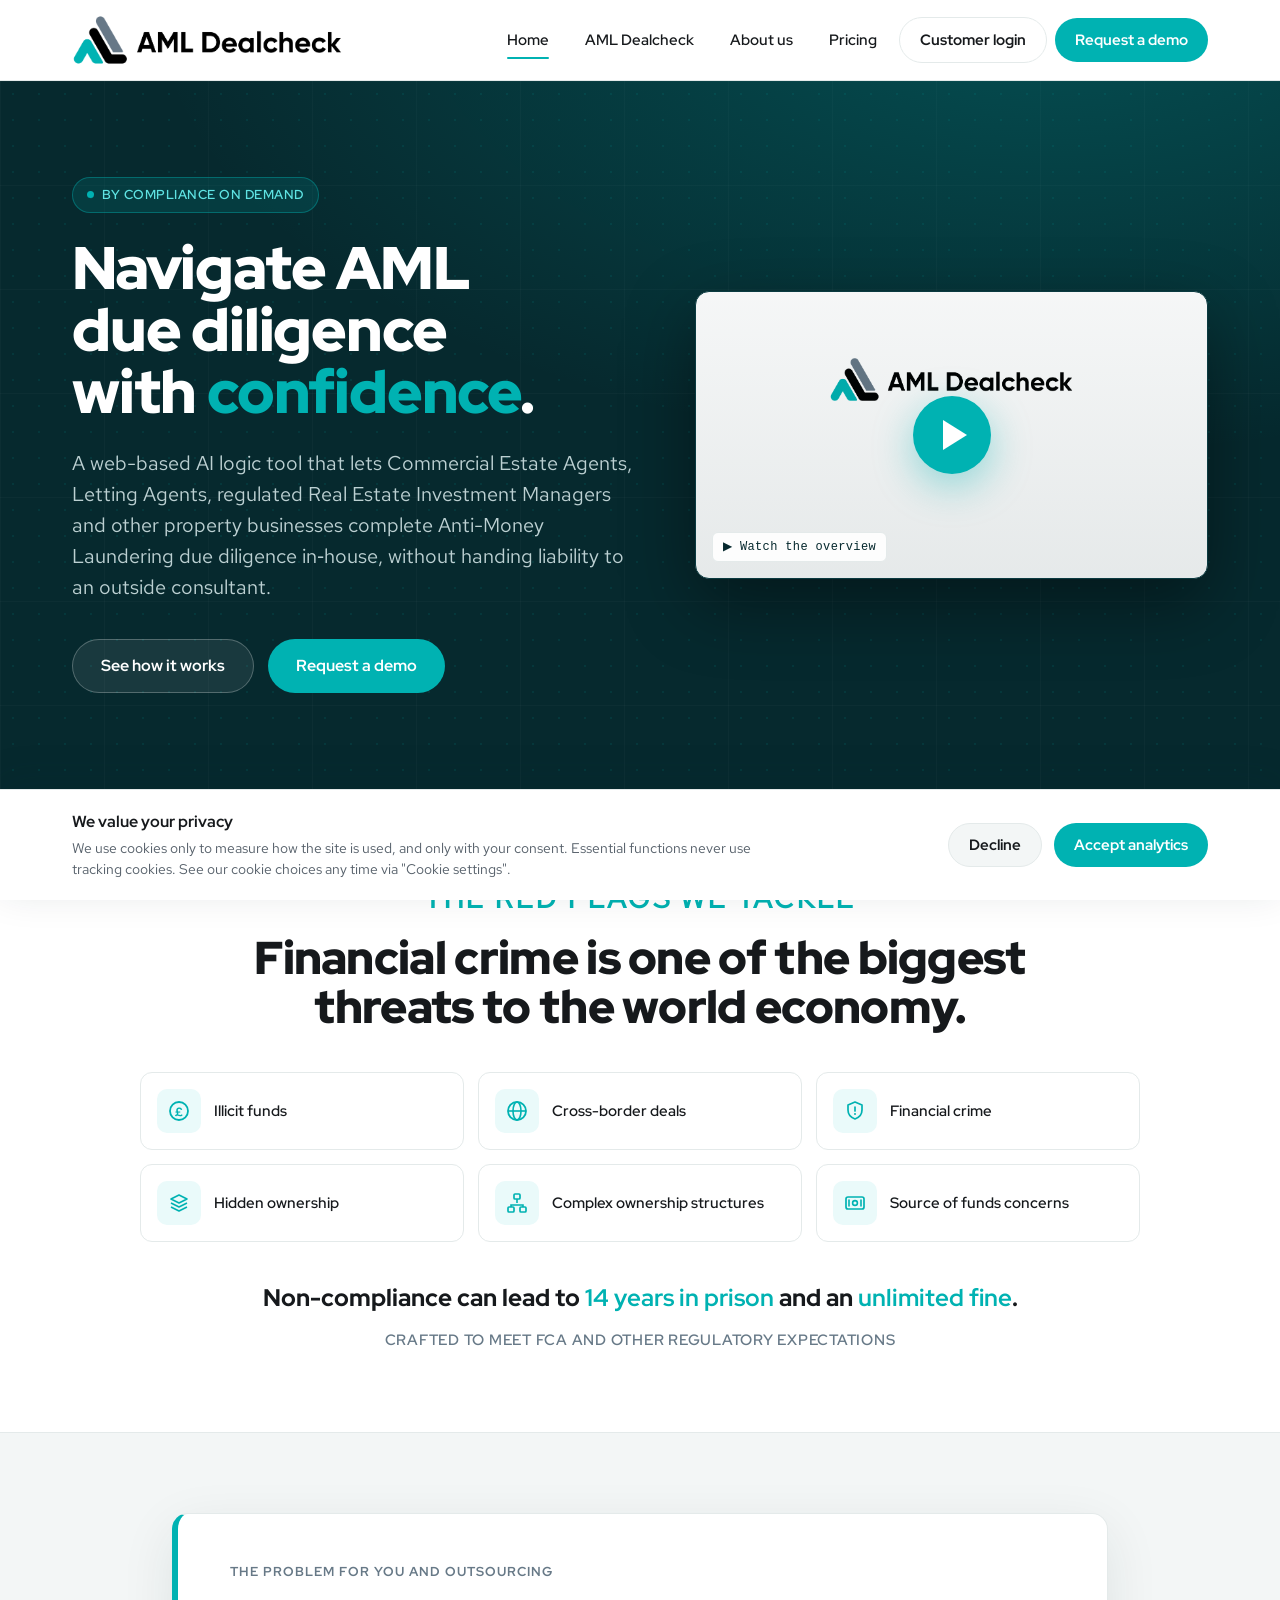
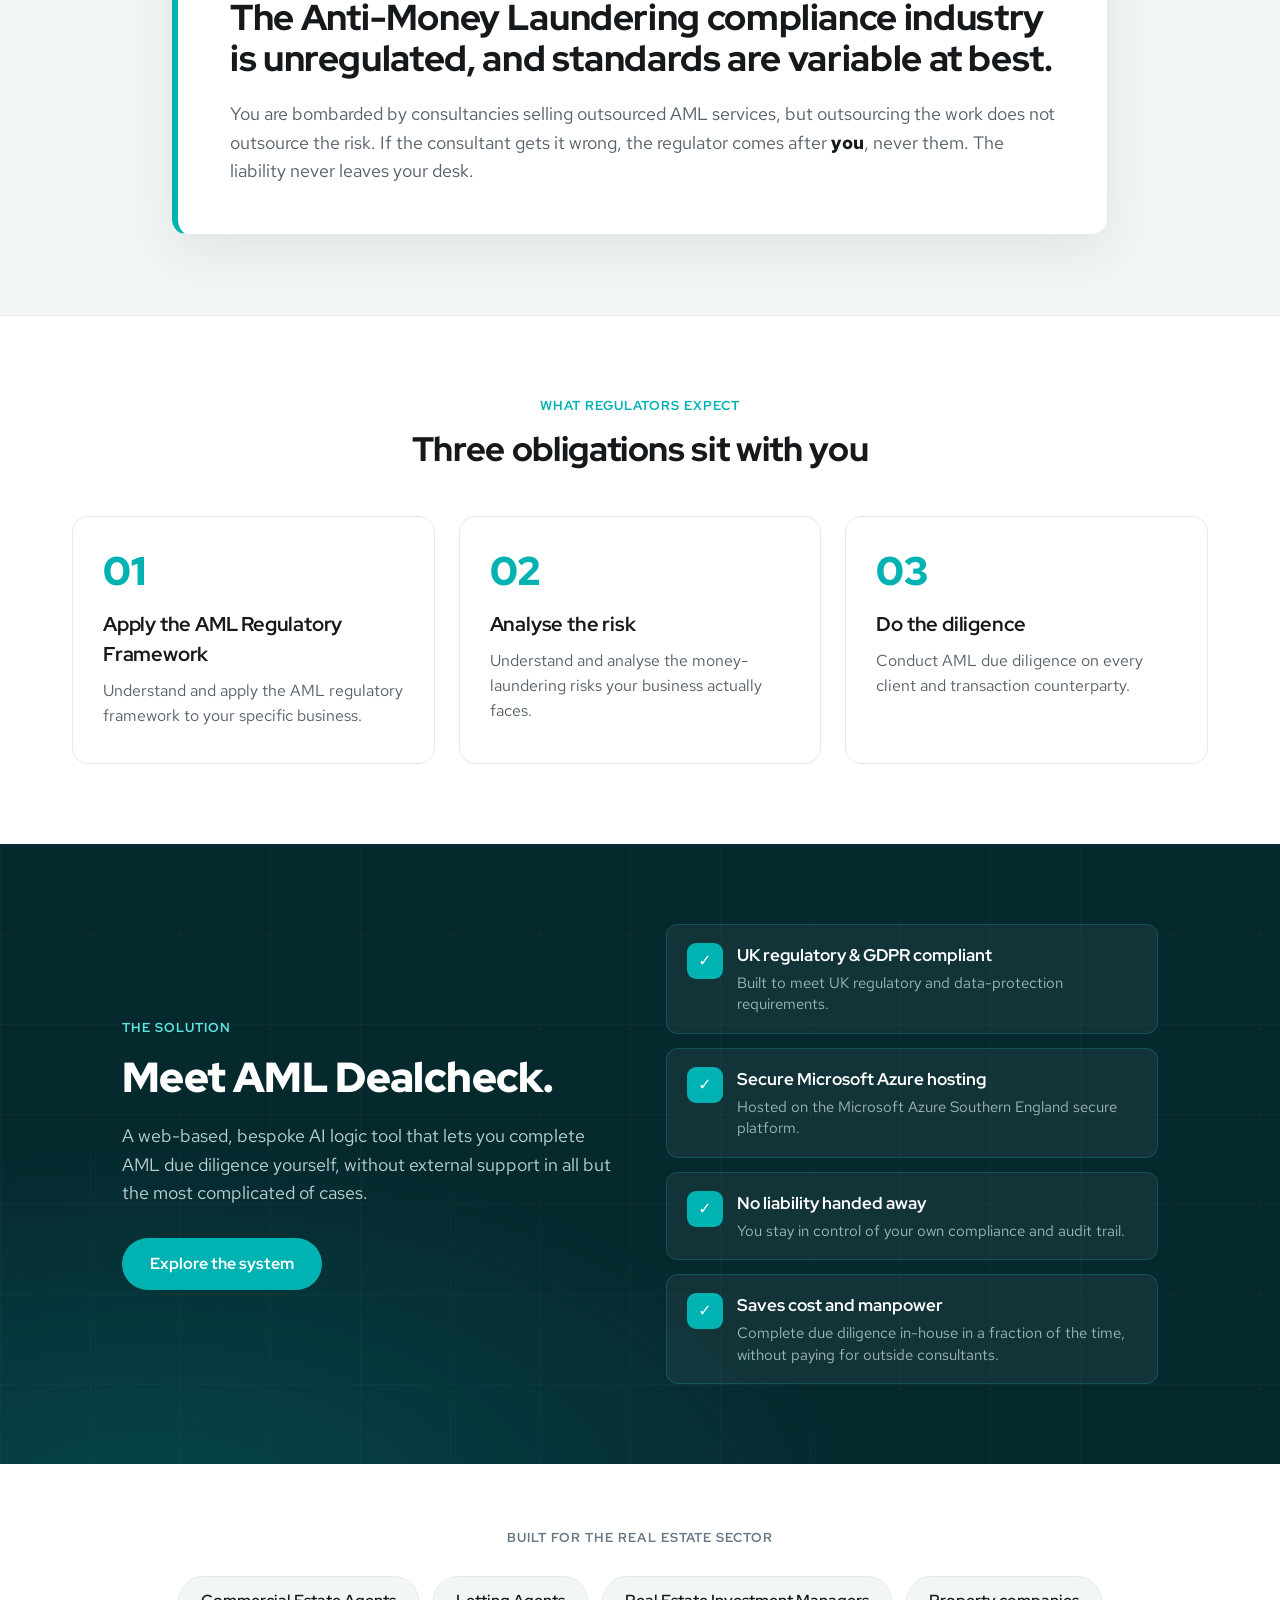
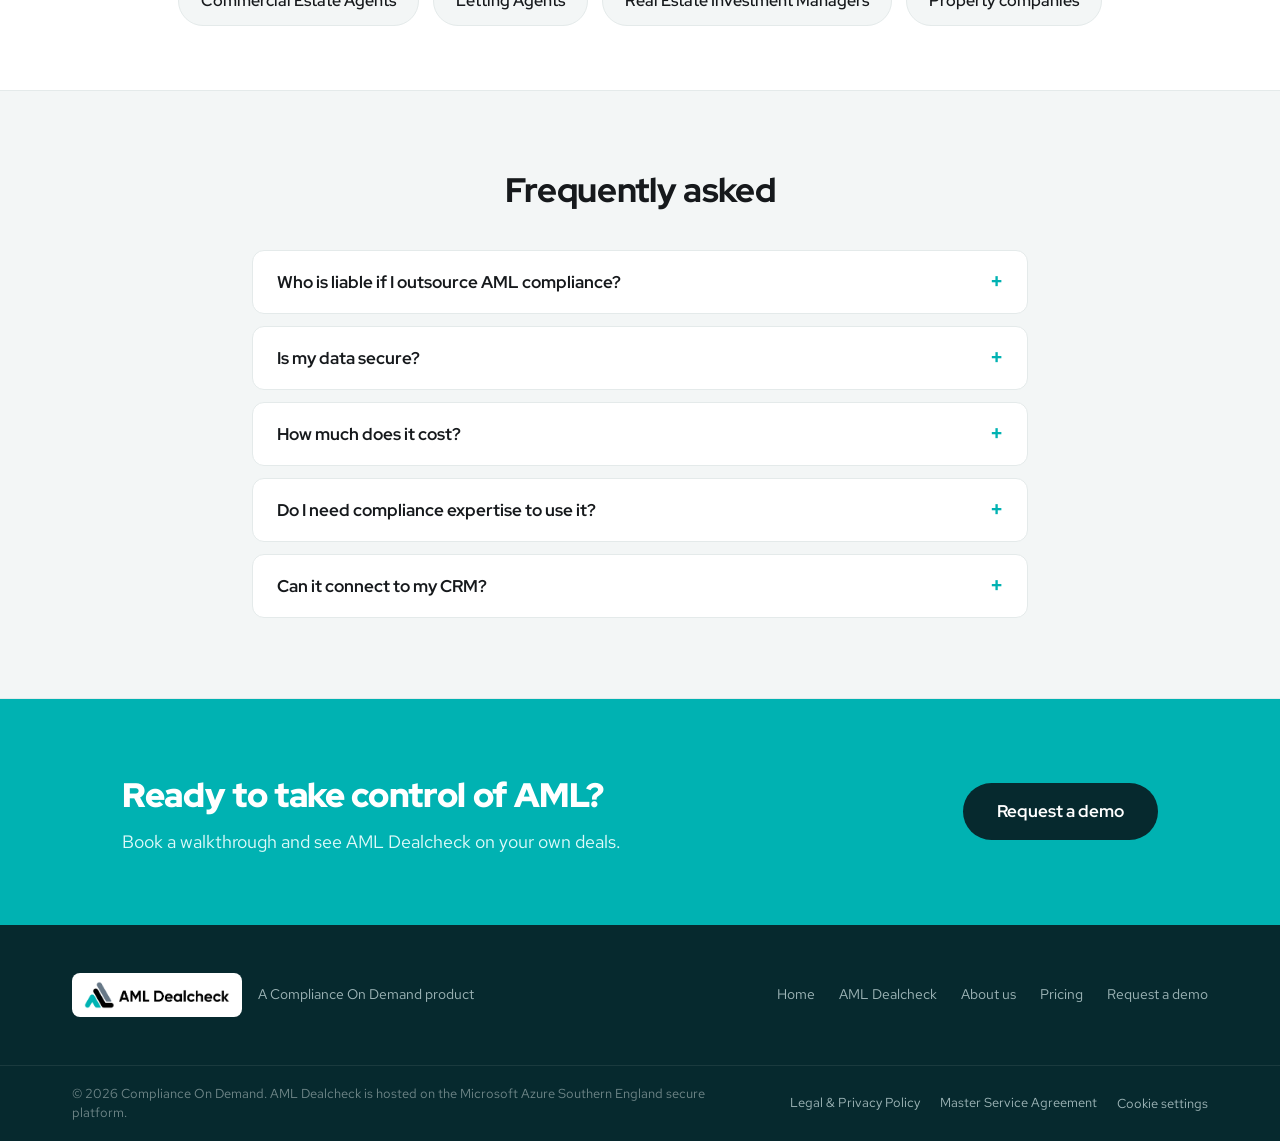
==== commit 4e818663: "Add files via upload Update 07172027" ====
--- a/index.html
+++ b/index.html
@@ -3,8 +3,8 @@
 <head>
 <meta charset="utf-8">
 <meta name="viewport" content="width=device-width, initial-scale=1">
-<title>AML Dealcheck — AML due diligence, in your hands | Compliance On Demand</title>
-<meta name="description" content="A web-based AI logic tool that lets estate agents, solicitors and property businesses complete Anti-Money Laundering due diligence in-house — without handing liability to an outside consultant.">
+<title>AML Dealcheck | AML due diligence, in your hands | Compliance On Demand</title>
+<meta name="description" content="A web-based AI logic tool that lets estate agents, solicitors and property businesses complete Anti-Money Laundering due diligence in-house, without handing liability to an outside consultant.">
 <link rel="icon" href="assets/favicon.svg">
 <link rel="stylesheet" href="css/styles.css">
 </head>
@@ -21,10 +21,10 @@
       <div class="inner">
         <a class="badge" href="https://www.complianceondemand.co.uk/" target="_blank" rel="noopener"><span class="dot"></span> By Compliance On Demand</a>
         <h1>Navigate AML due diligence with <span class="accent">confidence</span>.</h1>
-        <p>A web-based AI logic tool that lets Commercial Estate Agents, Letting Agents, regulated Real Estate Investment Managers and other property businesses complete Anti-Money Laundering due diligence in&#8209;house — without handing liability to an outside consultant.</p>
+        <p>A web-based AI logic tool that lets Commercial Estate Agents, Letting Agents, regulated Real Estate Investment Managers and other property businesses complete Anti-Money Laundering due diligence in&#8209;house, without handing liability to an outside consultant.</p>
         <div class="actions">
+          <a class="btn btn-ghost btn-md" href="aml-dealcheck.html">See how it works</a>
           <a class="btn btn-teal btn-md" href="contact.html">Request a demo</a>
-          <a class="btn btn-ghost btn-md" href="aml-dealcheck.html">See how it works</a>
         </div>
       </div>
       <div class="hero-media">
@@ -59,8 +59,8 @@
     <div class="wrap" style="max-width:1000px">
       <div class="problem-box">
         <div class="eyebrow slate">The problem for you and outsourcing</div>
-        <h2 class="h2-lg" style="text-wrap:balance">The Anti-Money Laundering compliance industry is unregulated — and standards are variable at best.</h2>
-        <p class="lead">You are bombarded by consultancies selling outsourced AML services — but outsourcing the work does not outsource the risk. If the consultant gets it wrong, the regulator comes after <strong style="color:var(--ink)">you</strong>, never them. The liability never leaves your desk.</p>
+        <h2 class="h2-lg" style="text-wrap:balance">The Anti-Money Laundering compliance industry is unregulated, and standards are variable at best.</h2>
+        <p class="lead">You are bombarded by consultancies selling outsourced AML services, but outsourcing the work does not outsource the risk. If the consultant gets it wrong, the regulator comes after <strong style="color:var(--ink)">you</strong>, never them. The liability never leaves your desk.</p>
       </div>
     </div>
   </section>
@@ -86,14 +86,14 @@
       <div>
         <div class="eyebrow aqua" style="margin-bottom:16px">The solution</div>
         <h2 style="font-weight:900;font-size:42px;line-height:1.1;color:#fff;letter-spacing:-.015em">Meet AML&nbsp;Dealcheck.</h2>
-        <p style="color:#bcd0d2;font-size:18px;line-height:1.6;margin-top:22px">A web-based, bespoke AI logic tool that lets you complete AML due diligence yourself — without external support in all but the most complicated of cases.</p>
+        <p style="color:#bcd0d2;font-size:18px;line-height:1.6;margin-top:22px">A web-based, bespoke AI logic tool that lets you complete AML due diligence yourself, without external support in all but the most complicated of cases.</p>
         <a class="btn btn-teal btn-md" style="margin-top:30px" href="aml-dealcheck.html">Explore the system</a>
       </div>
       <div class="feat-list">
         <div class="feat"><div class="tick">✓</div><div><div class="ft">UK regulatory & GDPR compliant</div><div class="fd">Built to meet UK regulatory and data-protection requirements.</div></div></div>
         <div class="feat"><div class="tick">✓</div><div><div class="ft">Secure Microsoft Azure hosting</div><div class="fd">Hosted on the Microsoft Azure Southern England secure platform.</div></div></div>
         <div class="feat"><div class="tick">✓</div><div><div class="ft">No liability handed away</div><div class="fd">You stay in control of your own compliance and audit trail.</div></div></div>
-        <div class="feat"><div class="tick">✓</div><div><div class="ft">Saves cost and manpower</div><div class="fd">Complete due diligence in-house in a fraction of the time — without paying for outside consultants.</div></div></div>
+        <div class="feat"><div class="tick">✓</div><div><div class="ft">Saves cost and manpower</div><div class="fd">Complete due diligence in-house in a fraction of the time, without paying for outside consultants.</div></div></div>
       </div>
     </div>
   </section>
@@ -120,7 +120,7 @@
         <div class="faq-item"><button class="faq-q"><span>Is my data secure?</span><span class="sign">+</span></button><div class="faq-a"><div class="inner">Yes. AML Dealcheck is hosted on the Microsoft Azure Southern England secure platform and built to meet UK regulatory and GDPR requirements.</div></div></div>
         <div class="faq-item"><button class="faq-q"><span>How much does it cost?</span><span class="sign">+</span></button><div class="faq-a"><div class="inner">Packages are priced from £330 per month plus a one-off set-up fee, and include full onboarding and training for your users, administrators and MLRO.</div></div></div>
         <div class="faq-item"><button class="faq-q"><span>Do I need compliance expertise to use it?</span><span class="sign">+</span></button><div class="faq-a"><div class="inner">No. Every screen includes icons that explain terminology and provide guidance, and you receive four weeks of ongoing support after set-up.</div></div></div>
-        <div class="faq-item"><button class="faq-q"><span>Can it connect to my CRM?</span><span class="sign">+</span></button><div class="faq-a"><div class="inner">Yes — for a small additional fee, AML Dealcheck integrates with your HubSpot or Salesforce CRM.</div></div></div>
+        <div class="faq-item"><button class="faq-q"><span>Can it connect to my CRM?</span><span class="sign">+</span></button><div class="faq-a"><div class="inner">Yes, for a small additional fee, AML Dealcheck integrates with your HubSpot or Salesforce CRM.</div></div></div>
       </div>
     </div>
   </section>
--- a/css/styles.css
+++ b/css/styles.css
@@ -60,6 +60,8 @@
 .btn-dark:hover{background:var(--petrol-2)}
 .btn-ghost{background:rgba(255,255,255,.08);color:#fff;border:1px solid rgba(255,255,255,.25)}
 .btn-ghost:hover{background:rgba(255,255,255,.16)}
+.btn-outline{background:none;color:var(--ink);border:1px solid var(--line)}
+.btn-outline:hover{background:var(--mist)}
 .btn-sm{padding:11px 20px;font-size:15px}
 .btn-md{padding:14px 28px;font-size:16px}
 .btn-lg{padding:16px 34px;font-size:17px}
@@ -205,8 +207,8 @@
 .legal-toc{display:flex;flex-wrap:wrap;gap:10px;margin:28px 0 8px}
 .legal-toc a{font-family:var(--disp);font-weight:600;font-size:14px;color:var(--teal-d);background:var(--teal-soft);padding:9px 15px;border-radius:999px}
 .legal-toc a:hover{background:var(--teal);color:#fff}
-.legal-note{background:var(--mist);border:1px solid var(--line);border-left:4px solid var(--teal);border-radius:12px;padding:18px 20px;margin:20px 0}
-.legal-note p{font-size:14.5px;color:var(--sub);margin:0}
+.legal-doc-link{display:inline-flex;align-items:center;gap:8px;font-family:var(--disp);font-weight:700;font-size:14.5px;color:var(--teal-d);background:var(--teal-soft);padding:11px 18px;border-radius:10px;margin:6px 0 8px}
+.legal-doc-link:hover{background:var(--teal);color:#fff}
 
 /* =========================== PRICING =========================== */
 .price-card{background:var(--petrol);border-radius:18px;padding:40px;color:#fff;background-image:radial-gradient(500px 300px at 100% 0,rgba(0,178,178,.25),transparent)}
@@ -219,6 +221,17 @@
 .price-card .plist{display:flex;flex-direction:column;gap:12px;font-size:15.5px;color:#dbe9ea}
 .price-card .plist div{display:flex;gap:10px}
 .price-card .plist b{color:var(--teal);font-weight:800}
+
+.plans-grid{display:grid;grid-template-columns:repeat(2,1fr);gap:28px;max-width:920px;margin:0 auto}
+.plan-card{background:#fff;border:1px solid var(--line);border-radius:18px;padding:40px 36px;display:flex;flex-direction:column}
+.plan-card.featured{border-color:var(--teal);box-shadow:0 16px 54px rgba(0,178,178,.14)}
+.plan-name{font-family:var(--disp);font-weight:800;font-size:15px;letter-spacing:.08em;text-transform:uppercase;color:var(--teal)}
+.plan-price{font-family:var(--disp);font-weight:900;font-size:32px;margin:14px 0 4px;color:var(--ink)}
+.plan-note{color:var(--slate);font-size:13.5px;margin-bottom:22px}
+.plan-list{display:flex;flex-direction:column;gap:12px;margin-bottom:28px;flex:1}
+.plan-list div{display:flex;gap:10px;align-items:flex-start;font-size:15px;color:var(--sub)}
+.plan-list b{color:var(--teal);font-weight:800;flex:none}
+@media(max-width:700px){.plans-grid{grid-template-columns:1fr}}
 
 .checks{list-style:none;display:flex;flex-direction:column;gap:12px}
 .checks li{display:flex;gap:12px;align-items:flex-start;font-size:16px;color:var(--ink)}
